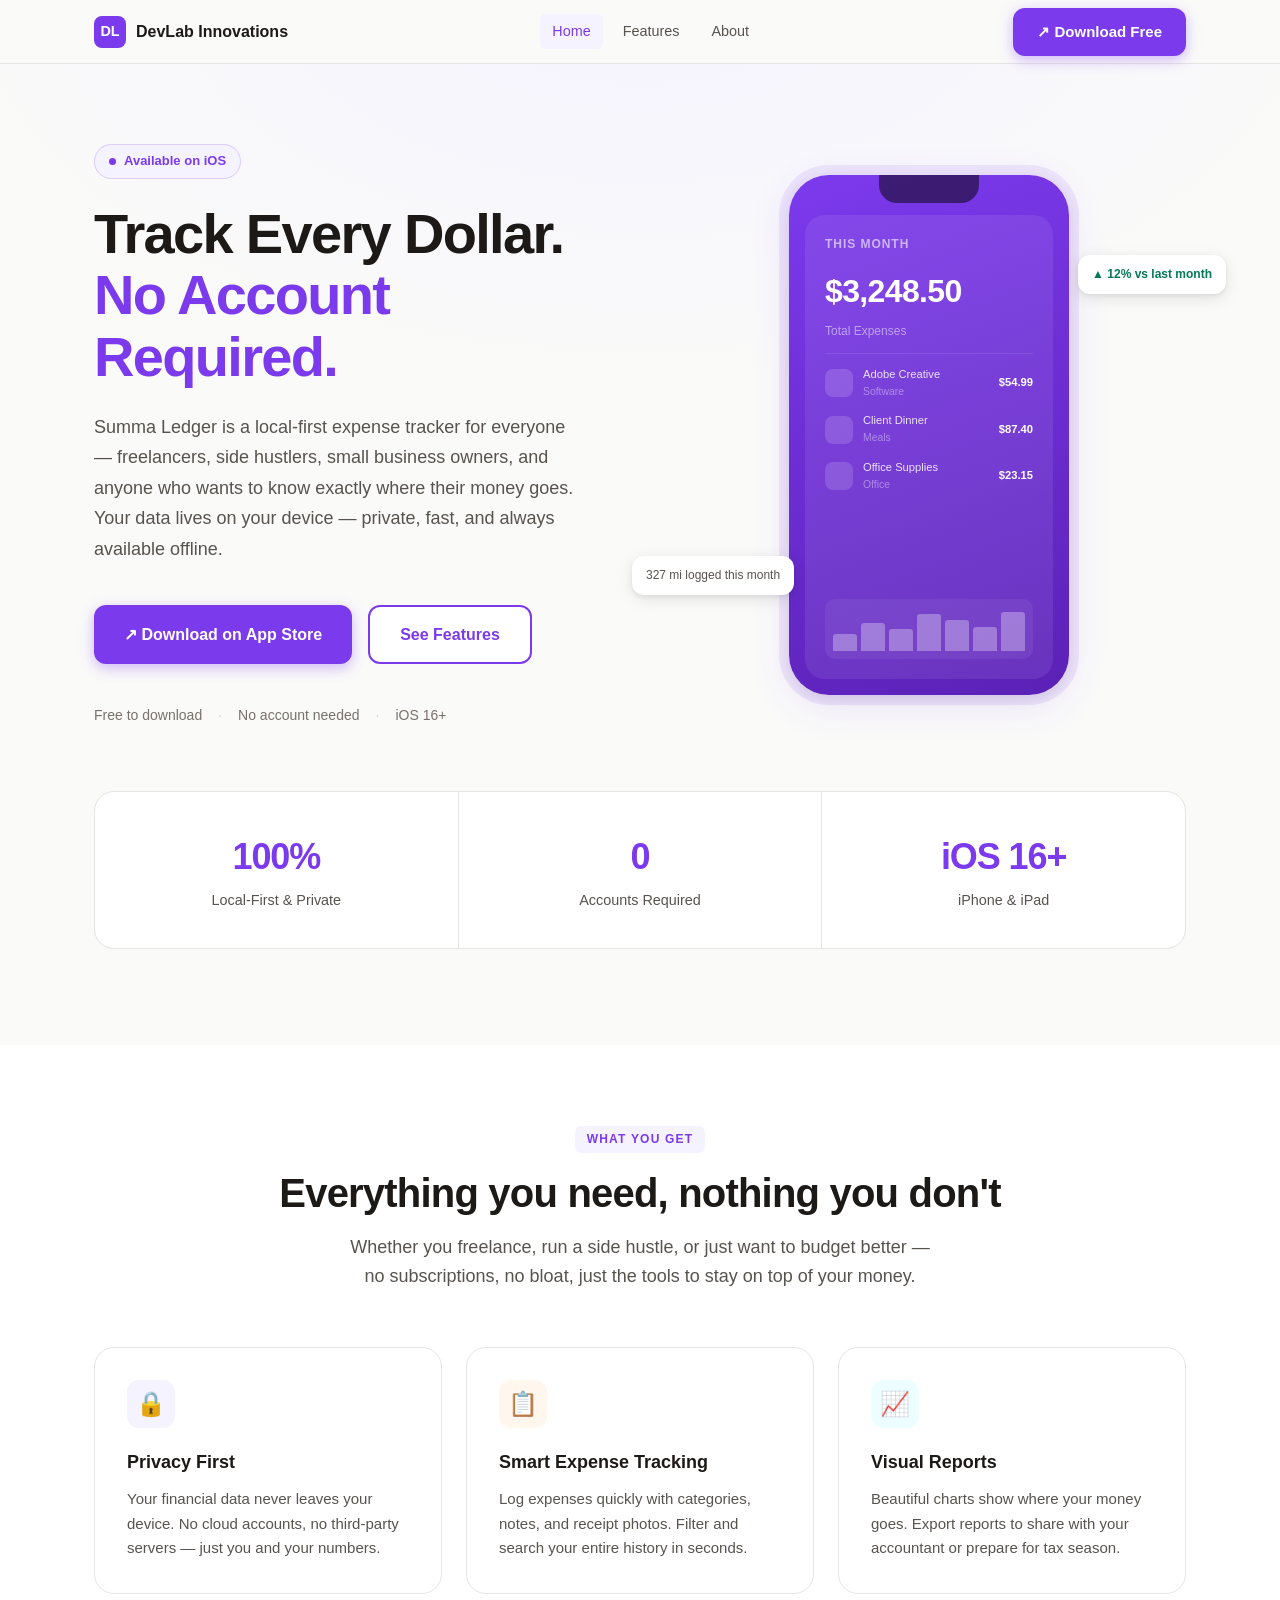
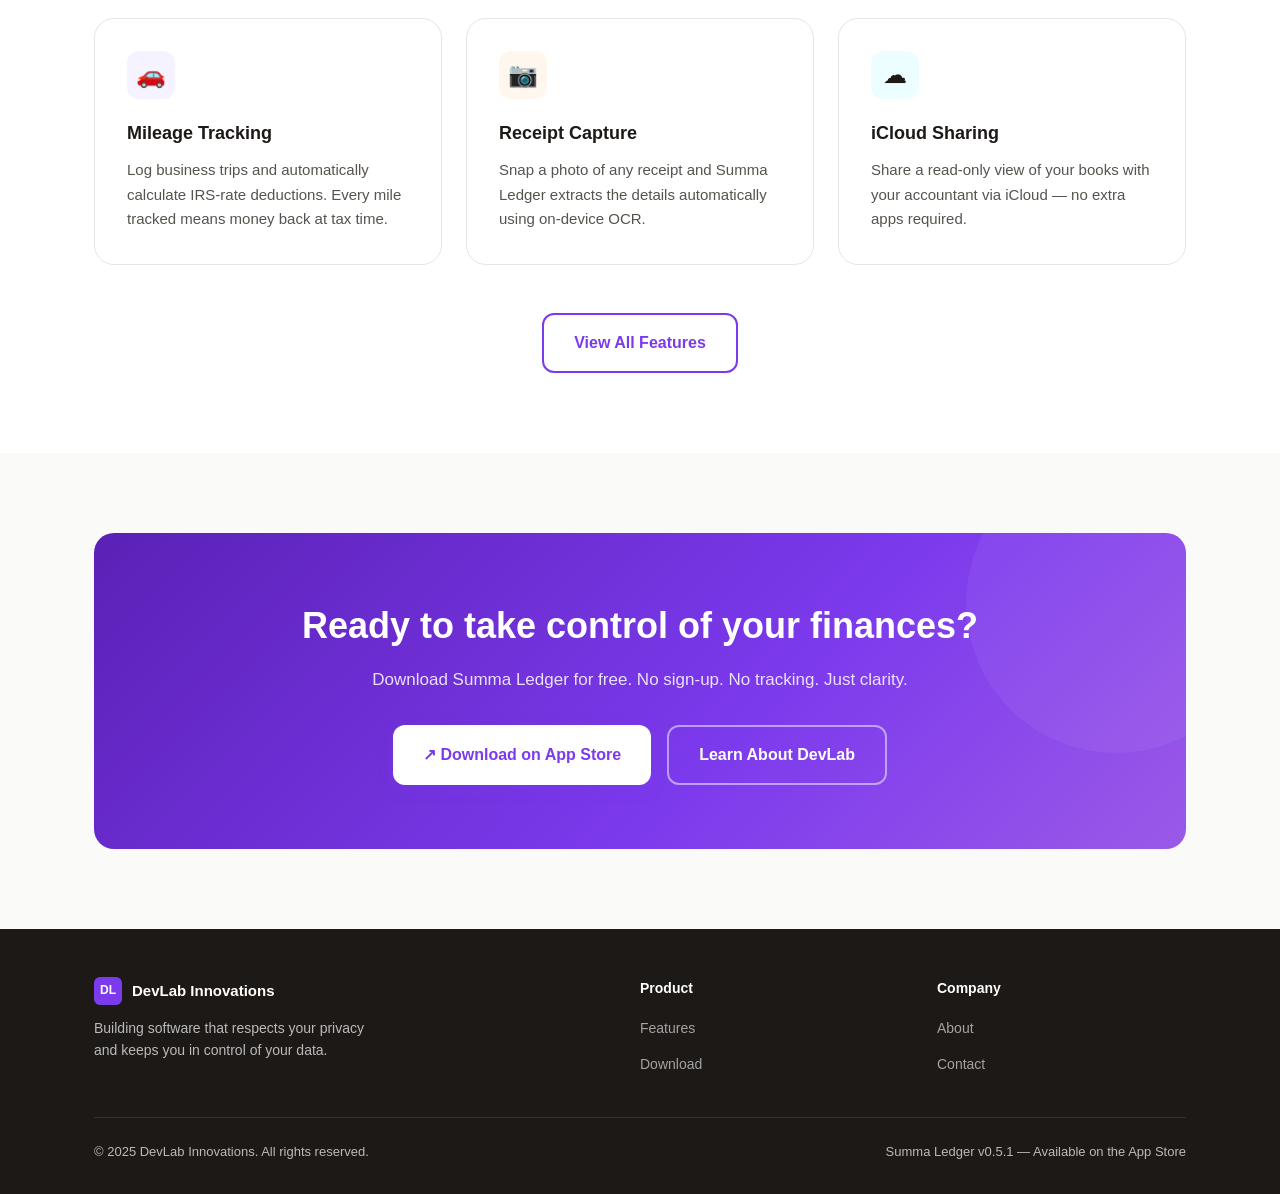
==== index.html @ f69988a5 "copy: broaden audience — include side hustlers and everyday budgeters throughout" ====
<!DOCTYPE html>
<html lang="en">
<head>
  <meta charset="UTF-8" />
  <meta name="viewport" content="width=device-width, initial-scale=1.0" />
  <title>DevLab Innovations — Summa Ledger</title>
  <meta name="description" content="DevLab Innovations builds Summa Ledger — a local-first iOS expense tracker for everyone. Freelancers, side hustlers, and everyday budgeters. No account required." />
  <link rel="stylesheet" href="css/styles.css" />
</head>
<body>

<!-- ── Navigation ── -->
<header class="nav" role="banner">
  <div class="nav__inner">
    <a href="index.html" class="nav__brand" aria-label="DevLab Innovations home">
      <div class="nav__brand-icon" aria-hidden="true">DL</div>
      <span>DevLab Innovations</span>
    </a>

    <nav class="nav__links" aria-label="Primary navigation">
      <a href="index.html"    class="nav__link">Home</a>
      <a href="features.html" class="nav__link">Features</a>
      <a href="about.html"    class="nav__link">About</a>
    </nav>

    <a href="https://apps.apple.com/app/summa-ledger" target="_blank" rel="noopener" class="btn btn-primary nav__cta" aria-label="Download Summa Ledger on the App Store">
      &#8599; Download Free
    </a>

    <button id="hamburger" class="nav__hamburger" aria-label="Toggle navigation" aria-expanded="false" aria-controls="mobile-nav">
      <span></span><span></span><span></span>
    </button>
  </div>

  <nav id="mobile-nav" class="nav__mobile" aria-label="Mobile navigation">
    <a href="index.html"    class="nav__link">Home</a>
    <a href="features.html" class="nav__link">Features</a>
    <a href="about.html"    class="nav__link">About</a>
    <a href="https://apps.apple.com/app/summa-ledger" target="_blank" rel="noopener" class="btn btn-primary">Download Free</a>
  </nav>
</header>

<main>

  <!-- ── Hero ── -->
  <section class="hero">
    <div class="container">
      <div class="hero__inner">

        <div class="hero__content">
          <div class="hero__badge" aria-label="Available on iOS">Available on iOS</div>
          <h1 class="hero__title">
            Track Every Dollar.<br>
            <em>No Account Required.</em>
          </h1>
          <p class="hero__subtitle">
            Summa Ledger is a local-first expense tracker for everyone — freelancers, side hustlers, small business owners, and anyone who wants to know exactly where their money goes. Your data lives on your device — private, fast, and always available offline.
          </p>
          <div class="hero__actions">
            <a href="https://apps.apple.com/app/summa-ledger" target="_blank" rel="noopener" class="btn btn-primary btn-lg">
              &#8599; Download on App Store
            </a>
            <a href="features.html" class="btn btn-secondary btn-lg">See Features</a>
          </div>
          <div class="hero__trust">
            <span>Free to download</span>
            <span class="hero__trust-divider">·</span>
            <span>No account needed</span>
            <span class="hero__trust-divider">·</span>
            <span>iOS 16+</span>
          </div>
        </div>

        <div class="hero__visual" aria-hidden="true">
          <div class="app-mockup">
            <div class="mockup-screen">
              <div class="mockup-header">This Month</div>
              <div class="mockup-amount">$3,248.50</div>
              <div class="mockup-label">Total Expenses</div>
              <div class="mockup-divider"></div>
              <div class="mockup-row">
                <div class="mockup-row-icon"></div>
                <div class="mockup-row-text">
                  <div class="mockup-row-name">Adobe Creative</div>
                  <div class="mockup-row-cat">Software</div>
                </div>
                <div class="mockup-row-amount">$54.99</div>
              </div>
              <div class="mockup-row">
                <div class="mockup-row-icon"></div>
                <div class="mockup-row-text">
                  <div class="mockup-row-name">Client Dinner</div>
                  <div class="mockup-row-cat">Meals</div>
                </div>
                <div class="mockup-row-amount">$87.40</div>
              </div>
              <div class="mockup-row">
                <div class="mockup-row-icon"></div>
                <div class="mockup-row-text">
                  <div class="mockup-row-name">Office Supplies</div>
                  <div class="mockup-row-cat">Office</div>
                </div>
                <div class="mockup-row-amount">$23.15</div>
              </div>
              <div class="mockup-chart">
                <div class="mockup-bar" style="height:40%"></div>
                <div class="mockup-bar" style="height:65%"></div>
                <div class="mockup-bar" style="height:50%"></div>
                <div class="mockup-bar" style="height:85%"></div>
                <div class="mockup-bar" style="height:70%"></div>
                <div class="mockup-bar" style="height:55%"></div>
                <div class="mockup-bar" style="height:90%"></div>
              </div>
            </div>
          </div>
          <div class="mockup-floating mockup-floating--1">&#9650; 12% vs last month</div>
          <div class="mockup-floating mockup-floating--2">327 mi logged this month</div>
        </div>

      </div>

      <!-- Stats -->
      <div class="stats-row" role="list">
        <div class="stat" role="listitem">
          <div class="stat__value">100%</div>
          <div class="stat__label">Local-First &amp; Private</div>
        </div>
        <div class="stat" role="listitem">
          <div class="stat__value">0</div>
          <div class="stat__label">Accounts Required</div>
        </div>
        <div class="stat" role="listitem">
          <div class="stat__value">iOS 16+</div>
          <div class="stat__label">iPhone &amp; iPad</div>
        </div>
      </div>
    </div>
  </section>

  <!-- ── Feature Highlights ── -->
  <section class="section section--alt" id="features">
    <div class="container">
      <div class="text-center">
        <div class="eyebrow">What You Get</div>
        <h2 class="section-title">Everything you need, nothing you don't</h2>
        <p class="section-subtitle">Whether you freelance, run a side hustle, or just want to budget better — no subscriptions, no bloat, just the tools to stay on top of your money.</p>
      </div>

      <div class="features-grid" role="list">

        <div class="feature-card" role="listitem">
          <div class="feature-card__icon feature-card__icon--purple" aria-hidden="true">&#128274;</div>
          <h3 class="feature-card__title">Privacy First</h3>
          <p class="feature-card__desc">Your financial data never leaves your device. No cloud accounts, no third-party servers — just you and your numbers.</p>
        </div>

        <div class="feature-card" role="listitem">
          <div class="feature-card__icon feature-card__icon--orange" aria-hidden="true">&#128203;</div>
          <h3 class="feature-card__title">Smart Expense Tracking</h3>
          <p class="feature-card__desc">Log expenses quickly with categories, notes, and receipt photos. Filter and search your entire history in seconds.</p>
        </div>

        <div class="feature-card" role="listitem">
          <div class="feature-card__icon feature-card__icon--teal" aria-hidden="true">&#128200;</div>
          <h3 class="feature-card__title">Visual Reports</h3>
          <p class="feature-card__desc">Beautiful charts show where your money goes. Export reports to share with your accountant or prepare for tax season.</p>
        </div>

        <div class="feature-card" role="listitem">
          <div class="feature-card__icon feature-card__icon--purple" aria-hidden="true">&#128663;</div>
          <h3 class="feature-card__title">Mileage Tracking</h3>
          <p class="feature-card__desc">Log business trips and automatically calculate IRS-rate deductions. Every mile tracked means money back at tax time.</p>
        </div>

        <div class="feature-card" role="listitem">
          <div class="feature-card__icon feature-card__icon--orange" aria-hidden="true">&#128247;</div>
          <h3 class="feature-card__title">Receipt Capture</h3>
          <p class="feature-card__desc">Snap a photo of any receipt and Summa Ledger extracts the details automatically using on-device OCR.</p>
        </div>

        <div class="feature-card" role="listitem">
          <div class="feature-card__icon feature-card__icon--teal" aria-hidden="true">&#9729;</div>
          <h3 class="feature-card__title">iCloud Sharing</h3>
          <p class="feature-card__desc">Share a read-only view of your books with your accountant via iCloud — no extra apps required.</p>
        </div>

      </div>

      <div style="text-align:center; margin-top:48px;">
        <a href="features.html" class="btn btn-secondary btn-lg">View All Features</a>
      </div>
    </div>
  </section>

  <!-- ── CTA ── -->
  <section class="section">
    <div class="container">
      <div class="cta-banner">
        <h2 class="cta-banner__title">Ready to take control of your finances?</h2>
        <p class="cta-banner__sub">Download Summa Ledger for free. No sign-up. No tracking. Just clarity.</p>
        <div class="cta-banner__actions">
          <a href="https://apps.apple.com/app/summa-ledger" target="_blank" rel="noopener" class="btn btn-primary btn-lg" style="background:#fff; color:var(--primary);">
            &#8599; Download on App Store
          </a>
          <a href="about.html" class="btn btn-outline-white btn-lg">Learn About DevLab</a>
        </div>
      </div>
    </div>
  </section>

</main>

<!-- ── Footer ── -->
<footer class="footer" role="contentinfo">
  <div class="container">
    <div class="footer__inner">
      <div>
        <div class="footer__brand">
          <div class="footer__brand-icon" aria-hidden="true">DL</div>
          <span class="footer__brand-name">DevLab Innovations</span>
        </div>
        <p class="footer__desc">Building software that respects your privacy and keeps you in control of your data.</p>
      </div>

      <div class="footer__col">
        <h4>Product</h4>
        <ul>
          <li><a href="features.html">Features</a></li>
          <li><a href="https://apps.apple.com/app/summa-ledger" target="_blank" rel="noopener">Download</a></li>
        </ul>
      </div>

      <div class="footer__col">
        <h4>Company</h4>
        <ul>
          <li><a href="about.html">About</a></li>
          <li><a href="mailto:info@devlabinnovations.com">Contact</a></li>
        </ul>
      </div>
    </div>

    <div class="footer__bottom">
      <span>&copy; 2025 DevLab Innovations. All rights reserved.</span>
      <span>Summa Ledger v0.5.1 &mdash; Available on the App Store</span>
    </div>
  </div>
</footer>

<script src="js/main.js"></script>
</body>
</html>
---- css/styles.css ----
/* ===================================================
   DevLab Innovations — Global Styles
   Brand colors match Summa Ledger (WCAG 2.1 AA)
   =================================================== */

:root {
  --primary:        #7C3AED;
  --primary-light:  #A78BFA;
  --primary-dark:   #5B21B6;
  --primary-bg:     #F5F3FF;
  --secondary:      #F97316;
  --secondary-dark: #C2410C;
  --secondary-bg:   #FFF7ED;
  --teal:           #0E7490;
  --teal-light:     #ECFEFF;
  --text:           #1C1917;
  --text-secondary: #57534E;
  --text-tertiary:  #78716C;
  --background:     #FAFAF9;
  --surface:        #FFFFFF;
  --border:         #E7E5E4;
  --border-dark:    #D6D3D1;
  --success:        #047857;
  --radius-sm:      6px;
  --radius-md:      12px;
  --radius-lg:      20px;
  --shadow-sm:      0 1px 3px rgba(0,0,0,.08), 0 1px 2px rgba(0,0,0,.05);
  --shadow-md:      0 4px 16px rgba(0,0,0,.10), 0 2px 4px rgba(0,0,0,.06);
  --shadow-lg:      0 10px 40px rgba(124,58,237,.12), 0 4px 12px rgba(0,0,0,.08);
  --max-width:      1140px;
  --nav-height:     64px;
}

*, *::before, *::after { box-sizing: border-box; margin: 0; padding: 0; }

html { scroll-behavior: smooth; font-size: 16px; }

body {
  font-family: -apple-system, BlinkMacSystemFont, 'Inter', 'Segoe UI', sans-serif;
  background: var(--background);
  color: var(--text);
  line-height: 1.6;
  -webkit-font-smoothing: antialiased;
}

a { color: inherit; text-decoration: none; }
img { max-width: 100%; display: block; }
ul { list-style: none; }

/* ── Layout helpers ── */
.container { max-width: var(--max-width); margin: 0 auto; padding: 0 24px; }
.section    { padding: 80px 0; }
.section--alt { background: var(--surface); }
.section--primary { background: var(--primary); color: #fff; }

/* ── Typography ── */
.eyebrow {
  display: inline-block;
  font-size: .75rem;
  font-weight: 700;
  letter-spacing: .1em;
  text-transform: uppercase;
  color: var(--primary);
  background: var(--primary-bg);
  padding: 4px 12px;
  border-radius: var(--radius-sm);
  margin-bottom: 16px;
}

.section-title {
  font-size: clamp(1.75rem, 4vw, 2.5rem);
  font-weight: 700;
  line-height: 1.2;
  letter-spacing: -.02em;
  color: var(--text);
  margin-bottom: 16px;
}

.section-subtitle {
  font-size: 1.125rem;
  color: var(--text-secondary);
  max-width: 600px;
  margin-bottom: 56px;
}

.text-center { text-align: center; }
.text-center .section-subtitle { margin-left: auto; margin-right: auto; }

/* ── Buttons ── */
.btn {
  display: inline-flex;
  align-items: center;
  gap: 8px;
  padding: 12px 24px;
  border-radius: var(--radius-md);
  font-size: .9375rem;
  font-weight: 600;
  cursor: pointer;
  border: none;
  transition: transform .15s, box-shadow .15s, opacity .15s;
}
.btn:hover { transform: translateY(-1px); }
.btn:active { transform: translateY(0); }

.btn-primary {
  background: var(--primary);
  color: #fff;
  box-shadow: 0 4px 14px rgba(124,58,237,.35);
}
.btn-primary:hover { box-shadow: 0 6px 20px rgba(124,58,237,.45); }

.btn-secondary {
  background: var(--surface);
  color: var(--primary);
  border: 2px solid var(--primary);
}
.btn-secondary:hover { background: var(--primary-bg); }

.btn-outline-white {
  background: transparent;
  color: #fff;
  border: 2px solid rgba(255,255,255,.5);
}
.btn-outline-white:hover { background: rgba(255,255,255,.1); }

.btn-lg { padding: 15px 30px; font-size: 1rem; }

/* ── Navigation ── */
.nav {
  position: sticky;
  top: 0;
  z-index: 100;
  height: var(--nav-height);
  background: rgba(250,250,249,.92);
  backdrop-filter: blur(12px);
  -webkit-backdrop-filter: blur(12px);
  border-bottom: 1px solid var(--border);
}

.nav__inner {
  max-width: var(--max-width);
  margin: 0 auto;
  padding: 0 24px;
  height: 100%;
  display: flex;
  align-items: center;
  justify-content: space-between;
  gap: 24px;
}

.nav__brand {
  display: flex;
  align-items: center;
  gap: 10px;
  font-weight: 700;
  font-size: 1rem;
  color: var(--text);
}

.nav__brand-icon {
  width: 32px;
  height: 32px;
  background: var(--primary);
  border-radius: 8px;
  display: flex;
  align-items: center;
  justify-content: center;
  color: #fff;
  font-size: .9rem;
  font-weight: 700;
  flex-shrink: 0;
}

.nav__links {
  display: flex;
  align-items: center;
  gap: 8px;
  flex: 1;
  justify-content: center;
}

.nav__link {
  font-size: .9rem;
  font-weight: 500;
  color: var(--text-secondary);
  padding: 6px 12px;
  border-radius: var(--radius-sm);
  transition: color .15s, background .15s;
}
.nav__link:hover, .nav__link.active {
  color: var(--primary);
  background: var(--primary-bg);
}

.nav__cta { flex-shrink: 0; }

.nav__hamburger {
  display: none;
  flex-direction: column;
  gap: 5px;
  cursor: pointer;
  padding: 8px;
  border: none;
  background: none;
}
.nav__hamburger span {
  display: block;
  width: 22px;
  height: 2px;
  background: var(--text);
  border-radius: 2px;
  transition: .25s;
}

.nav__mobile {
  display: none;
  flex-direction: column;
  position: absolute;
  top: var(--nav-height);
  left: 0; right: 0;
  background: var(--surface);
  border-bottom: 1px solid var(--border);
  padding: 16px 24px;
  gap: 4px;
  box-shadow: var(--shadow-md);
}
.nav__mobile.open { display: flex; }
.nav__mobile .nav__link { font-size: 1rem; padding: 10px 12px; }
.nav__mobile .btn { margin-top: 8px; width: 100%; justify-content: center; }

/* ── Hero ── */
.hero {
  padding: 80px 0 96px;
  overflow: hidden;
  position: relative;
}

.hero::before {
  content: '';
  position: absolute;
  inset: 0;
  background: radial-gradient(ellipse 80% 60% at 50% -10%, var(--primary-bg) 0%, transparent 70%);
  pointer-events: none;
}

.hero__inner {
  display: grid;
  grid-template-columns: 1fr 1fr;
  align-items: center;
  gap: 64px;
  position: relative;
}

.hero__badge {
  display: inline-flex;
  align-items: center;
  gap: 8px;
  background: var(--primary-bg);
  color: var(--primary);
  border: 1px solid rgba(124,58,237,.2);
  border-radius: 999px;
  padding: 6px 14px;
  font-size: .8125rem;
  font-weight: 600;
  margin-bottom: 24px;
}

.hero__badge::before {
  content: '';
  width: 7px; height: 7px;
  border-radius: 50%;
  background: var(--primary);
  animation: pulse 2s infinite;
}

@keyframes pulse {
  0%, 100% { opacity: 1; transform: scale(1); }
  50%       { opacity: .6; transform: scale(.9); }
}

.hero__title {
  font-size: clamp(2.25rem, 5vw, 3.5rem);
  font-weight: 800;
  line-height: 1.1;
  letter-spacing: -.03em;
  margin-bottom: 24px;
}

.hero__title em {
  font-style: normal;
  color: var(--primary);
}

.hero__subtitle {
  font-size: 1.125rem;
  color: var(--text-secondary);
  line-height: 1.7;
  margin-bottom: 40px;
  max-width: 480px;
}

.hero__actions {
  display: flex;
  gap: 16px;
  flex-wrap: wrap;
}

.hero__trust {
  margin-top: 40px;
  display: flex;
  align-items: center;
  gap: 16px;
  font-size: .875rem;
  color: var(--text-tertiary);
}

.hero__trust-divider { color: var(--border-dark); }

.hero__visual {
  position: relative;
  display: flex;
  justify-content: center;
  align-items: center;
}

.app-mockup {
  width: 280px;
  height: 520px;
  background: linear-gradient(160deg, var(--primary) 0%, var(--primary-dark) 100%);
  border-radius: 40px;
  box-shadow: var(--shadow-lg), 0 0 0 10px rgba(124,58,237,.1);
  position: relative;
  overflow: hidden;
  display: flex;
  flex-direction: column;
}

.app-mockup::before {
  content: '';
  position: absolute;
  top: 0; left: 50%;
  transform: translateX(-50%);
  width: 100px; height: 28px;
  background: rgba(0,0,0,.5);
  border-radius: 0 0 18px 18px;
}

.mockup-screen {
  flex: 1;
  margin: 40px 16px 16px;
  background: rgba(255,255,255,.08);
  border-radius: 20px;
  padding: 20px;
  display: flex;
  flex-direction: column;
  gap: 12px;
}

.mockup-header {
  font-size: .75rem;
  font-weight: 600;
  color: rgba(255,255,255,.6);
  text-transform: uppercase;
  letter-spacing: .08em;
}

.mockup-amount {
  font-size: 2rem;
  font-weight: 800;
  color: #fff;
  letter-spacing: -.02em;
}

.mockup-label {
  font-size: .75rem;
  color: rgba(255,255,255,.5);
  margin-top: -8px;
}

.mockup-divider {
  height: 1px;
  background: rgba(255,255,255,.1);
}

.mockup-row {
  display: flex;
  justify-content: space-between;
  align-items: center;
}

.mockup-row-icon {
  width: 28px; height: 28px;
  border-radius: 8px;
  background: rgba(255,255,255,.15);
}

.mockup-row-text { flex: 1; margin-left: 10px; }
.mockup-row-name { font-size: .7rem; color: rgba(255,255,255,.85); font-weight: 500; }
.mockup-row-cat  { font-size: .65rem; color: rgba(255,255,255,.4); }
.mockup-row-amount { font-size: .7rem; font-weight: 600; color: #fff; }

.mockup-chart {
  height: 60px;
  background: rgba(255,255,255,.06);
  border-radius: 10px;
  margin-top: auto;
  display: flex;
  align-items: flex-end;
  gap: 4px;
  padding: 8px;
  overflow: hidden;
}

.mockup-bar {
  flex: 1;
  background: rgba(255,255,255,.3);
  border-radius: 3px 3px 0 0;
}

.mockup-floating {
  position: absolute;
  background: var(--surface);
  border-radius: var(--radius-md);
  padding: 10px 14px;
  box-shadow: var(--shadow-md);
  font-size: .75rem;
}

.mockup-floating--1 {
  top: 80px;
  right: -40px;
  color: var(--success);
  font-weight: 700;
}

.mockup-floating--2 {
  bottom: 100px;
  left: -40px;
  color: var(--text-secondary);
}

/* ── Features grid ── */
.features-grid {
  display: grid;
  grid-template-columns: repeat(3, 1fr);
  gap: 24px;
}

.feature-card {
  background: var(--surface);
  border: 1px solid var(--border);
  border-radius: var(--radius-lg);
  padding: 32px;
  transition: box-shadow .2s, transform .2s, border-color .2s;
}

.feature-card:hover {
  box-shadow: var(--shadow-md);
  transform: translateY(-2px);
  border-color: rgba(124,58,237,.25);
}

.feature-card__icon {
  width: 48px; height: 48px;
  border-radius: var(--radius-md);
  display: flex;
  align-items: center;
  justify-content: center;
  margin-bottom: 20px;
  font-size: 1.5rem;
}

.feature-card__icon--purple { background: var(--primary-bg); }
.feature-card__icon--orange { background: var(--secondary-bg); }
.feature-card__icon--teal   { background: var(--teal-light); }

.feature-card__title {
  font-size: 1.125rem;
  font-weight: 700;
  margin-bottom: 10px;
}

.feature-card__desc {
  font-size: .9375rem;
  color: var(--text-secondary);
  line-height: 1.65;
}

/* ── Full feature list (features.html) ── */
.features-full {
  display: grid;
  grid-template-columns: repeat(2, 1fr);
  gap: 32px;
}

.feature-item {
  display: flex;
  gap: 20px;
  padding: 28px;
  background: var(--surface);
  border: 1px solid var(--border);
  border-radius: var(--radius-lg);
  transition: box-shadow .2s;
}
.feature-item:hover { box-shadow: var(--shadow-sm); }

.feature-item__icon {
  width: 44px; height: 44px;
  border-radius: var(--radius-md);
  background: var(--primary-bg);
  display: flex;
  align-items: center;
  justify-content: center;
  font-size: 1.25rem;
  flex-shrink: 0;
}

.feature-item__body h3 { font-size: 1rem; font-weight: 700; margin-bottom: 6px; }
.feature-item__body p  { font-size: .9rem; color: var(--text-secondary); line-height: 1.6; }

/* ── CTA Banner ── */
.cta-banner {
  background: linear-gradient(135deg, var(--primary-dark) 0%, var(--primary) 60%, #9B59E8 100%);
  border-radius: var(--radius-lg);
  padding: 64px 48px;
  text-align: center;
  color: #fff;
  position: relative;
  overflow: hidden;
}

.cta-banner::before {
  content: '';
  position: absolute;
  top: -80px; right: -80px;
  width: 300px; height: 300px;
  border-radius: 50%;
  background: rgba(255,255,255,.05);
}

.cta-banner__title { font-size: clamp(1.5rem, 3vw, 2.25rem); font-weight: 800; margin-bottom: 12px; }
.cta-banner__sub   { font-size: 1.0625rem; opacity: .85; margin-bottom: 32px; }
.cta-banner__actions { display: flex; gap: 16px; justify-content: center; flex-wrap: wrap; }

/* ── Stats row ── */
.stats-row {
  display: grid;
  grid-template-columns: repeat(3, 1fr);
  gap: 1px;
  background: var(--border);
  border: 1px solid var(--border);
  border-radius: var(--radius-lg);
  overflow: hidden;
  margin-top: 64px;
}

.stat {
  background: var(--surface);
  padding: 36px 24px;
  text-align: center;
}

.stat__value {
  font-size: 2.25rem;
  font-weight: 800;
  color: var(--primary);
  letter-spacing: -.03em;
}

.stat__label {
  font-size: .9rem;
  color: var(--text-secondary);
  margin-top: 4px;
}

/* ── Page hero ── */
.page-hero {
  padding: 64px 0;
  background: linear-gradient(180deg, var(--primary-bg) 0%, transparent 100%);
  text-align: center;
}

/* ── About page ── */
.about-grid {
  display: grid;
  grid-template-columns: 1fr 1fr;
  gap: 64px;
  align-items: center;
}

.about-visual {
  display: flex;
  flex-direction: column;
  gap: 16px;
}

.about-card {
  background: var(--surface);
  border: 1px solid var(--border);
  border-radius: var(--radius-lg);
  padding: 24px 28px;
  display: flex;
  gap: 16px;
  align-items: flex-start;
}

.about-card__icon {
  width: 40px; height: 40px;
  background: var(--primary-bg);
  border-radius: var(--radius-md);
  display: flex;
  align-items: center;
  justify-content: center;
  font-size: 1.2rem;
  flex-shrink: 0;
}

.about-card__body h4 { font-size: .9375rem; font-weight: 700; margin-bottom: 4px; }
.about-card__body p  { font-size: .875rem; color: var(--text-secondary); line-height: 1.55; }

.about-values {
  display: grid;
  grid-template-columns: 1fr 1fr;
  gap: 24px;
  margin-top: 48px;
}

.value-card {
  padding: 24px;
  background: var(--surface);
  border: 1px solid var(--border);
  border-radius: var(--radius-md);
}

.value-card__icon { font-size: 1.5rem; margin-bottom: 12px; }
.value-card h4    { font-size: .9375rem; font-weight: 700; margin-bottom: 6px; }
.value-card p     { font-size: .875rem; color: var(--text-secondary); line-height: 1.55; }


/* ── Footer ── */
.footer {
  background: var(--text);
  color: rgba(255,255,255,.7);
  padding: 48px 0 32px;
}

.footer__inner {
  display: grid;
  grid-template-columns: 2fr 1fr 1fr;
  gap: 48px;
  margin-bottom: 40px;
}

.footer__brand { display: flex; align-items: center; gap: 10px; margin-bottom: 12px; }
.footer__brand-icon {
  width: 28px; height: 28px;
  background: var(--primary);
  border-radius: 6px;
  display: flex; align-items: center; justify-content: center;
  color: #fff; font-size: .75rem; font-weight: 700;
}
.footer__brand-name { color: #fff; font-weight: 700; font-size: .9375rem; }
.footer__desc { font-size: .875rem; line-height: 1.6; max-width: 280px; }

.footer__col h4 { color: #fff; font-size: .875rem; font-weight: 700; margin-bottom: 16px; }
.footer__col ul { display: flex; flex-direction: column; gap: 10px; }
.footer__col li a {
  font-size: .875rem;
  color: rgba(255,255,255,.6);
  transition: color .15s;
}
.footer__col li a:hover { color: var(--primary-light); }

.footer__bottom {
  border-top: 1px solid rgba(255,255,255,.1);
  padding-top: 24px;
  display: flex;
  justify-content: space-between;
  align-items: center;
  font-size: .8125rem;
  flex-wrap: wrap;
  gap: 12px;
}

.footer__bottom a { color: rgba(255,255,255,.5); }
.footer__bottom a:hover { color: var(--primary-light); }

/* ── Responsive ── */
@media (max-width: 900px) {
  .hero__inner        { grid-template-columns: 1fr; }
  .hero__visual       { display: none; }
  .features-grid      { grid-template-columns: 1fr; }
  .features-full      { grid-template-columns: 1fr; }
  .about-grid         { grid-template-columns: 1fr; }
  .about-visual       { display: none; }
  .stats-row          { grid-template-columns: 1fr; }
  .footer__inner      { grid-template-columns: 1fr; gap: 32px; }
  .footer__bottom     { flex-direction: column; text-align: center; }
}

@media (max-width: 700px) {
  .nav__links, .nav__cta { display: none; }
  .nav__hamburger         { display: flex; }
  .section                { padding: 60px 0; }
  .hero                   { padding: 56px 0 72px; }
  .about-values           { grid-template-columns: 1fr; }
  .cta-banner             { padding: 40px 24px; }
}
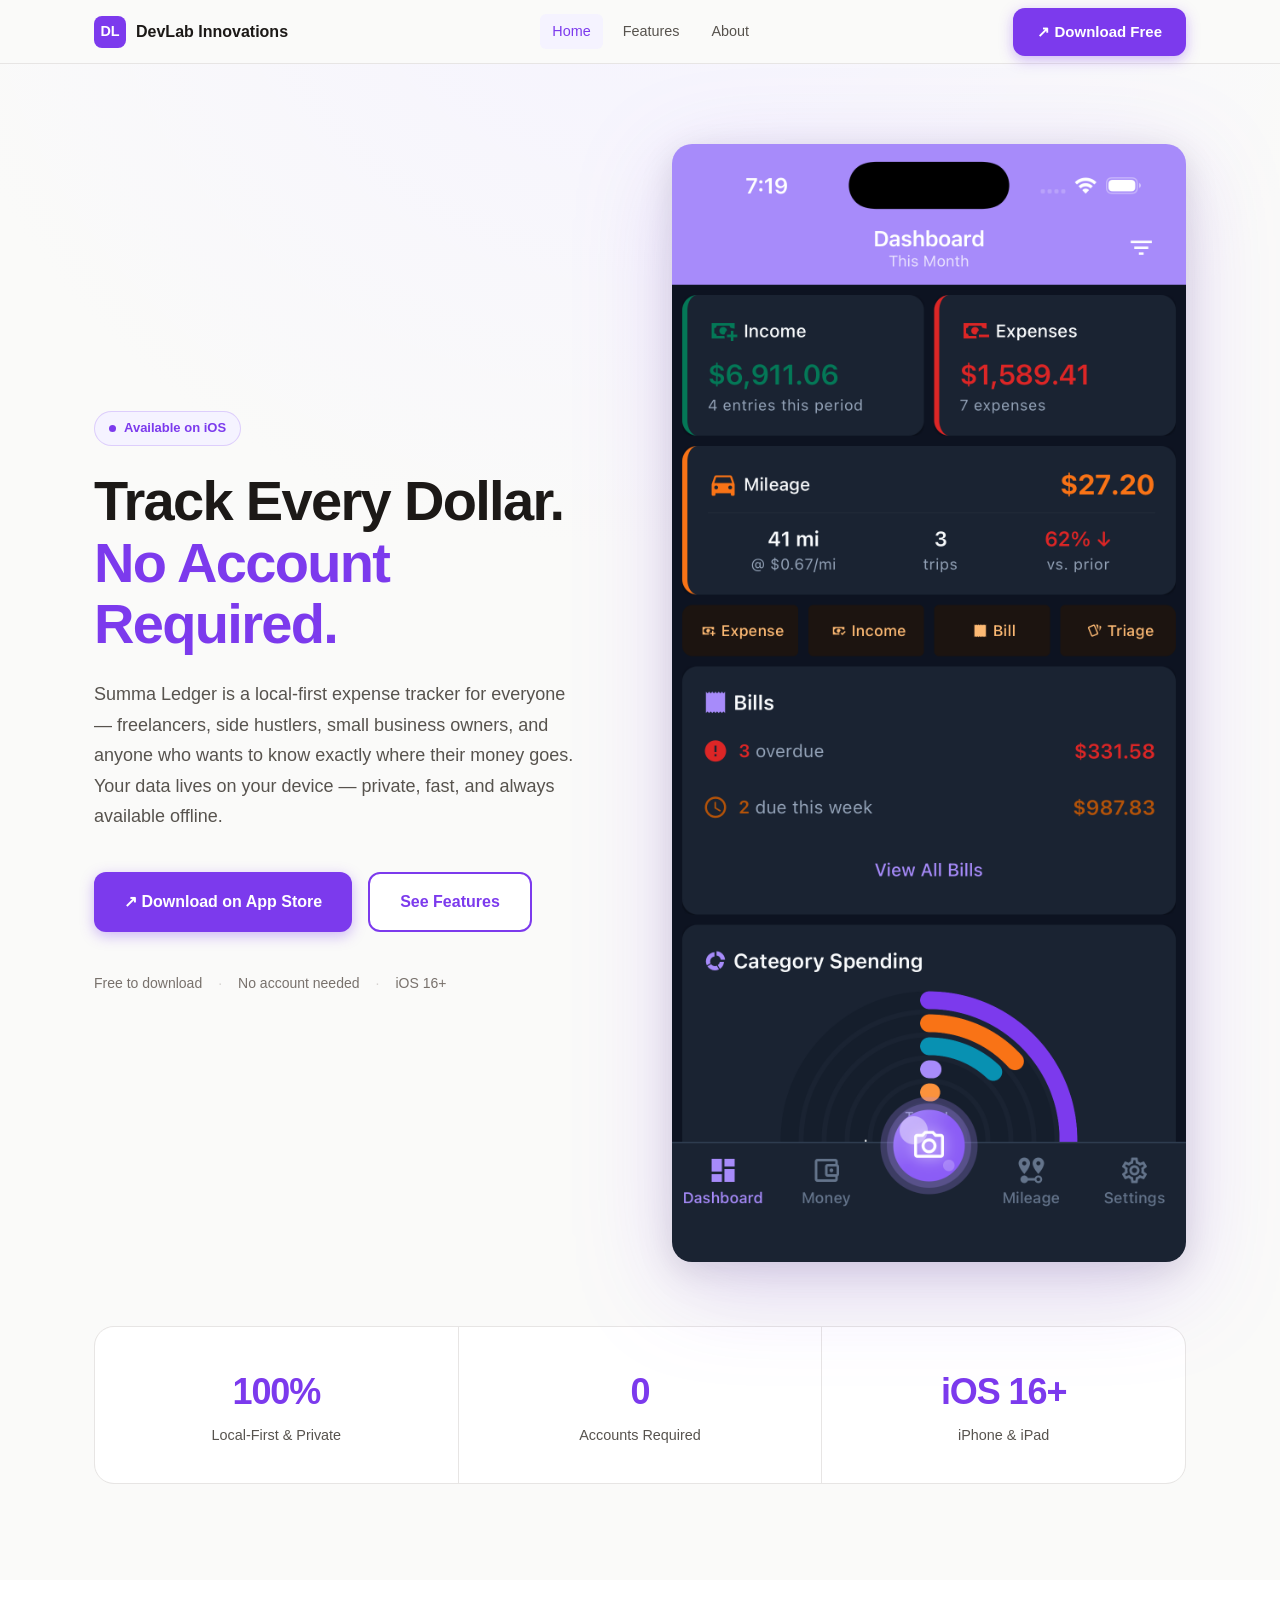
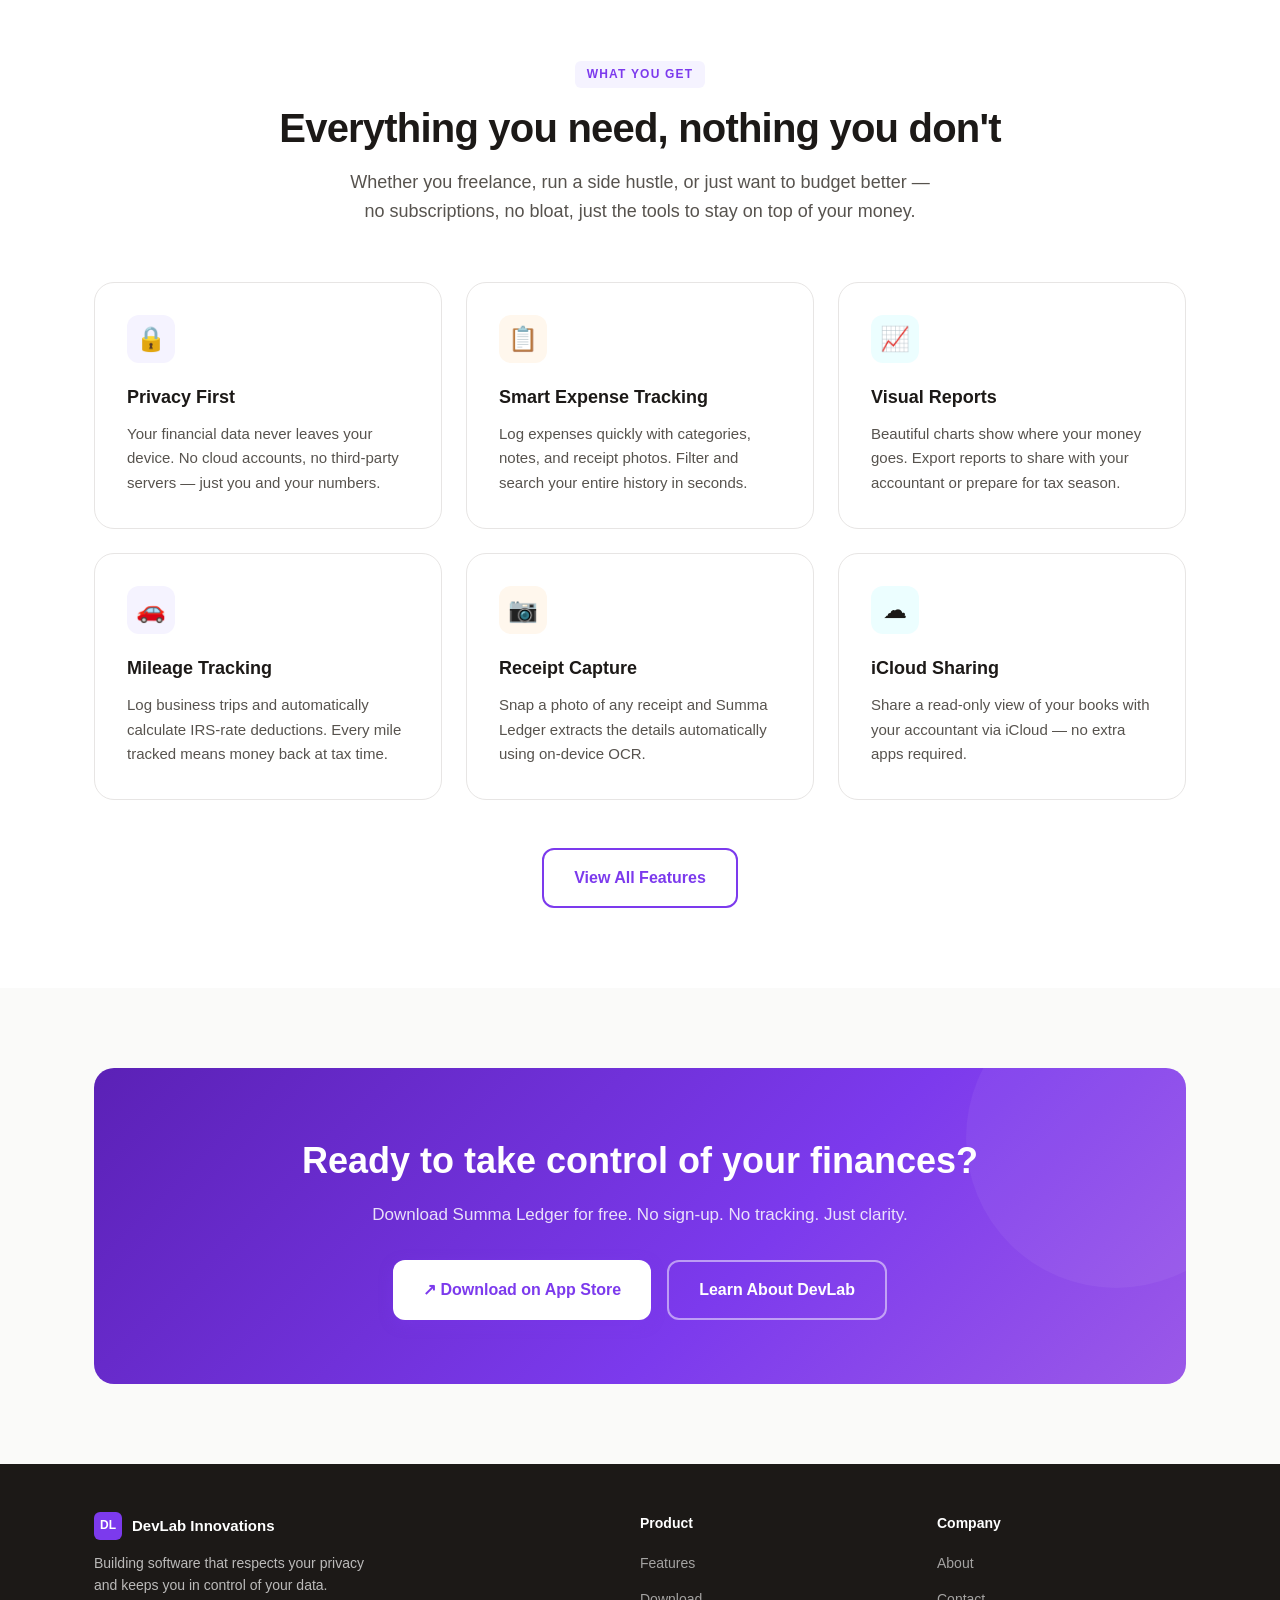
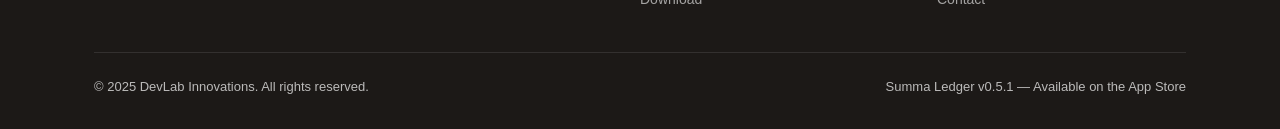
==== commit db6d63a2: "feat: replace CSS mockup with real app dashboard screenshot" ====
--- a/index.html
+++ b/index.html
@@ -71,50 +71,15 @@
           </div>
         </div>
 
-        <div class="hero__visual" aria-hidden="true">
-          <div class="app-mockup">
-            <div class="mockup-screen">
-              <div class="mockup-header">This Month</div>
-              <div class="mockup-amount">$3,248.50</div>
-              <div class="mockup-label">Total Expenses</div>
-              <div class="mockup-divider"></div>
-              <div class="mockup-row">
-                <div class="mockup-row-icon"></div>
-                <div class="mockup-row-text">
-                  <div class="mockup-row-name">Adobe Creative</div>
-                  <div class="mockup-row-cat">Software</div>
-                </div>
-                <div class="mockup-row-amount">$54.99</div>
-              </div>
-              <div class="mockup-row">
-                <div class="mockup-row-icon"></div>
-                <div class="mockup-row-text">
-                  <div class="mockup-row-name">Client Dinner</div>
-                  <div class="mockup-row-cat">Meals</div>
-                </div>
-                <div class="mockup-row-amount">$87.40</div>
-              </div>
-              <div class="mockup-row">
-                <div class="mockup-row-icon"></div>
-                <div class="mockup-row-text">
-                  <div class="mockup-row-name">Office Supplies</div>
-                  <div class="mockup-row-cat">Office</div>
-                </div>
-                <div class="mockup-row-amount">$23.15</div>
-              </div>
-              <div class="mockup-chart">
-                <div class="mockup-bar" style="height:40%"></div>
-                <div class="mockup-bar" style="height:65%"></div>
-                <div class="mockup-bar" style="height:50%"></div>
-                <div class="mockup-bar" style="height:85%"></div>
-                <div class="mockup-bar" style="height:70%"></div>
-                <div class="mockup-bar" style="height:55%"></div>
-                <div class="mockup-bar" style="height:90%"></div>
-              </div>
-            </div>
+        <div class="hero__visual">
+          <div class="app-screenshot-wrap">
+            <img
+              src="img/dashboard-screenshot.png"
+              alt="Summa Ledger app dashboard showing expenses and spending charts"
+              class="app-screenshot"
+              width="520"
+            />
           </div>
-          <div class="mockup-floating mockup-floating--1">&#9650; 12% vs last month</div>
-          <div class="mockup-floating mockup-floating--2">327 mi logged this month</div>
         </div>
 
       </div>
--- a/css/styles.css
+++ b/css/styles.css
@@ -323,120 +323,17 @@
   align-items: center;
 }
 
-.app-mockup {
-  width: 280px;
-  height: 520px;
-  background: linear-gradient(160deg, var(--primary) 0%, var(--primary-dark) 100%);
-  border-radius: 40px;
-  box-shadow: var(--shadow-lg), 0 0 0 10px rgba(124,58,237,.1);
+.app-screenshot-wrap {
   position: relative;
-  overflow: hidden;
-  display: flex;
-  flex-direction: column;
-}
-
-.app-mockup::before {
-  content: '';
-  position: absolute;
-  top: 0; left: 50%;
-  transform: translateX(-50%);
-  width: 100px; height: 28px;
-  background: rgba(0,0,0,.5);
-  border-radius: 0 0 18px 18px;
-}
-
-.mockup-screen {
-  flex: 1;
-  margin: 40px 16px 16px;
-  background: rgba(255,255,255,.08);
+  filter: drop-shadow(0 24px 48px rgba(124,58,237,.18)) drop-shadow(0 8px 16px rgba(0,0,0,.12));
+}
+
+.app-screenshot {
+  width: 100%;
+  max-width: 520px;
+  height: auto;
   border-radius: 20px;
-  padding: 20px;
-  display: flex;
-  flex-direction: column;
-  gap: 12px;
-}
-
-.mockup-header {
-  font-size: .75rem;
-  font-weight: 600;
-  color: rgba(255,255,255,.6);
-  text-transform: uppercase;
-  letter-spacing: .08em;
-}
-
-.mockup-amount {
-  font-size: 2rem;
-  font-weight: 800;
-  color: #fff;
-  letter-spacing: -.02em;
-}
-
-.mockup-label {
-  font-size: .75rem;
-  color: rgba(255,255,255,.5);
-  margin-top: -8px;
-}
-
-.mockup-divider {
-  height: 1px;
-  background: rgba(255,255,255,.1);
-}
-
-.mockup-row {
-  display: flex;
-  justify-content: space-between;
-  align-items: center;
-}
-
-.mockup-row-icon {
-  width: 28px; height: 28px;
-  border-radius: 8px;
-  background: rgba(255,255,255,.15);
-}
-
-.mockup-row-text { flex: 1; margin-left: 10px; }
-.mockup-row-name { font-size: .7rem; color: rgba(255,255,255,.85); font-weight: 500; }
-.mockup-row-cat  { font-size: .65rem; color: rgba(255,255,255,.4); }
-.mockup-row-amount { font-size: .7rem; font-weight: 600; color: #fff; }
-
-.mockup-chart {
-  height: 60px;
-  background: rgba(255,255,255,.06);
-  border-radius: 10px;
-  margin-top: auto;
-  display: flex;
-  align-items: flex-end;
-  gap: 4px;
-  padding: 8px;
-  overflow: hidden;
-}
-
-.mockup-bar {
-  flex: 1;
-  background: rgba(255,255,255,.3);
-  border-radius: 3px 3px 0 0;
-}
-
-.mockup-floating {
-  position: absolute;
-  background: var(--surface);
-  border-radius: var(--radius-md);
-  padding: 10px 14px;
-  box-shadow: var(--shadow-md);
-  font-size: .75rem;
-}
-
-.mockup-floating--1 {
-  top: 80px;
-  right: -40px;
-  color: var(--success);
-  font-weight: 700;
-}
-
-.mockup-floating--2 {
-  bottom: 100px;
-  left: -40px;
-  color: var(--text-secondary);
+  display: block;
 }
 
 /* ── Features grid ── */
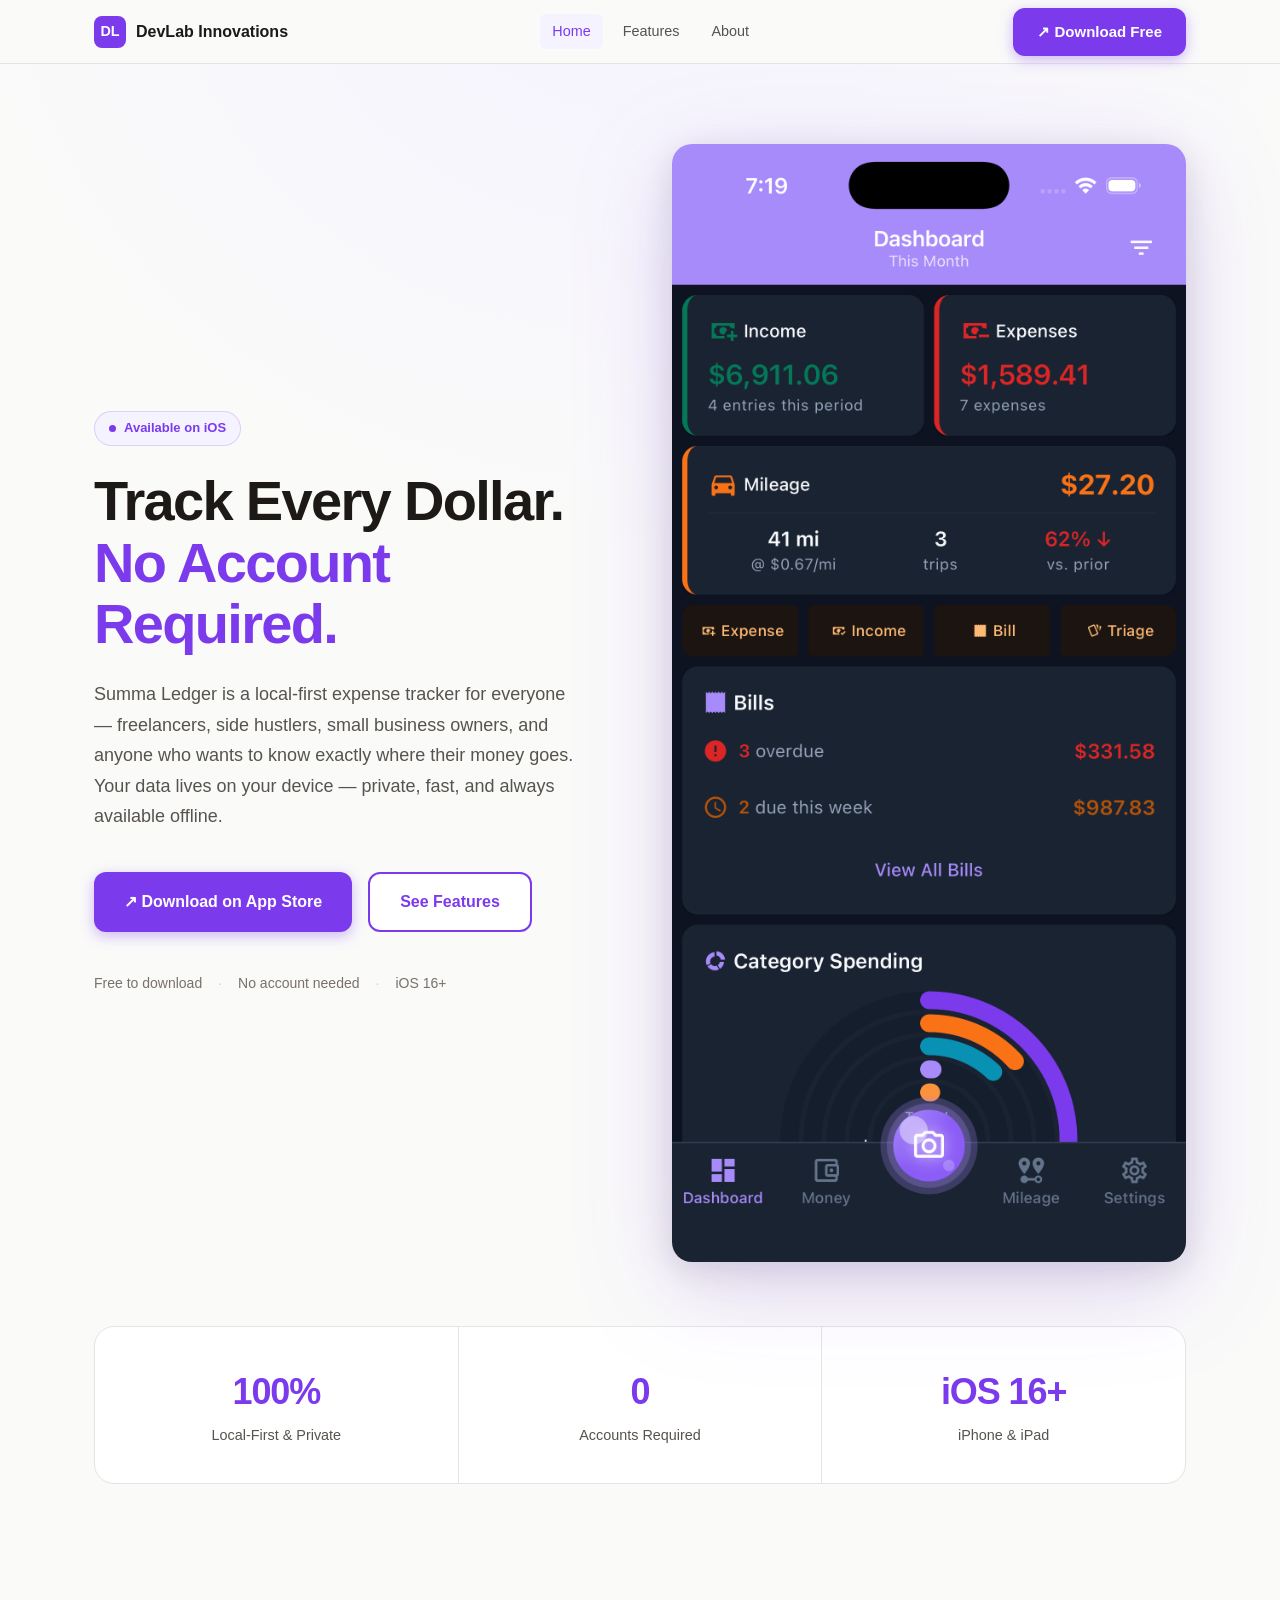
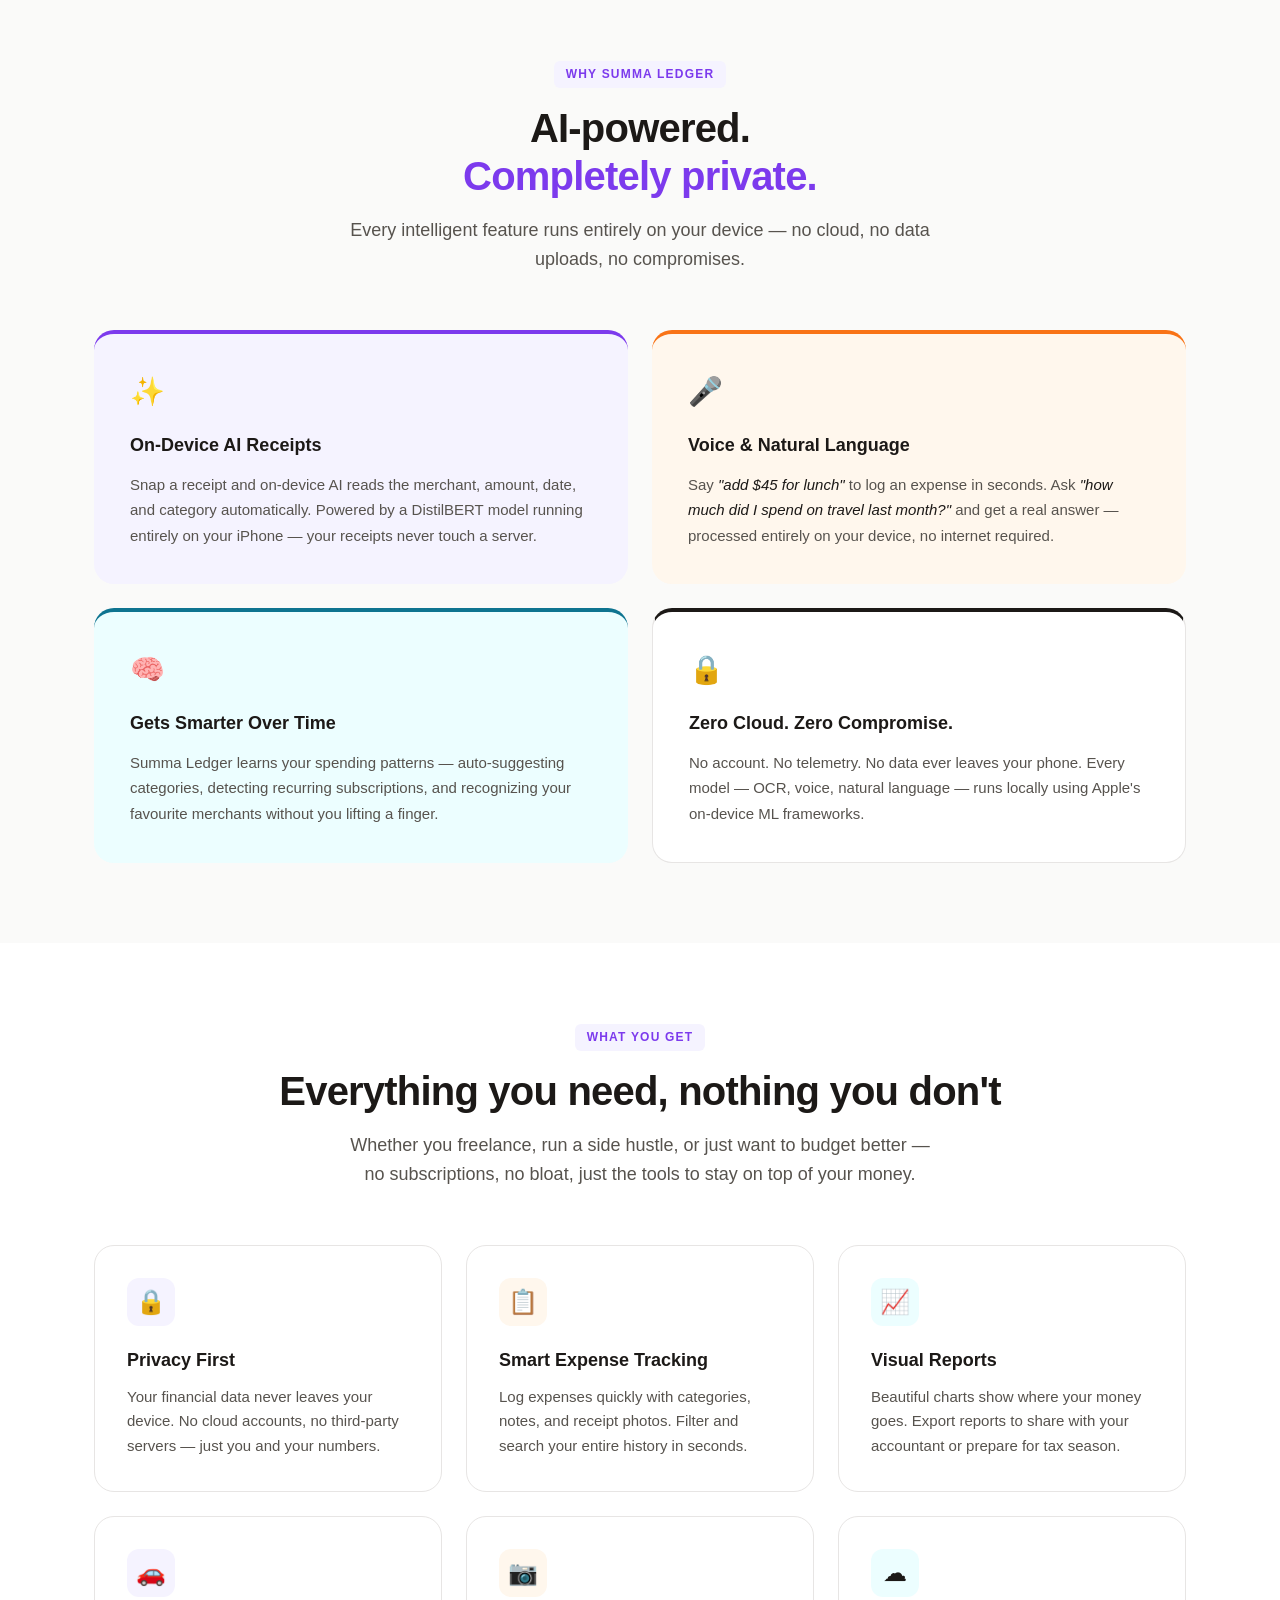
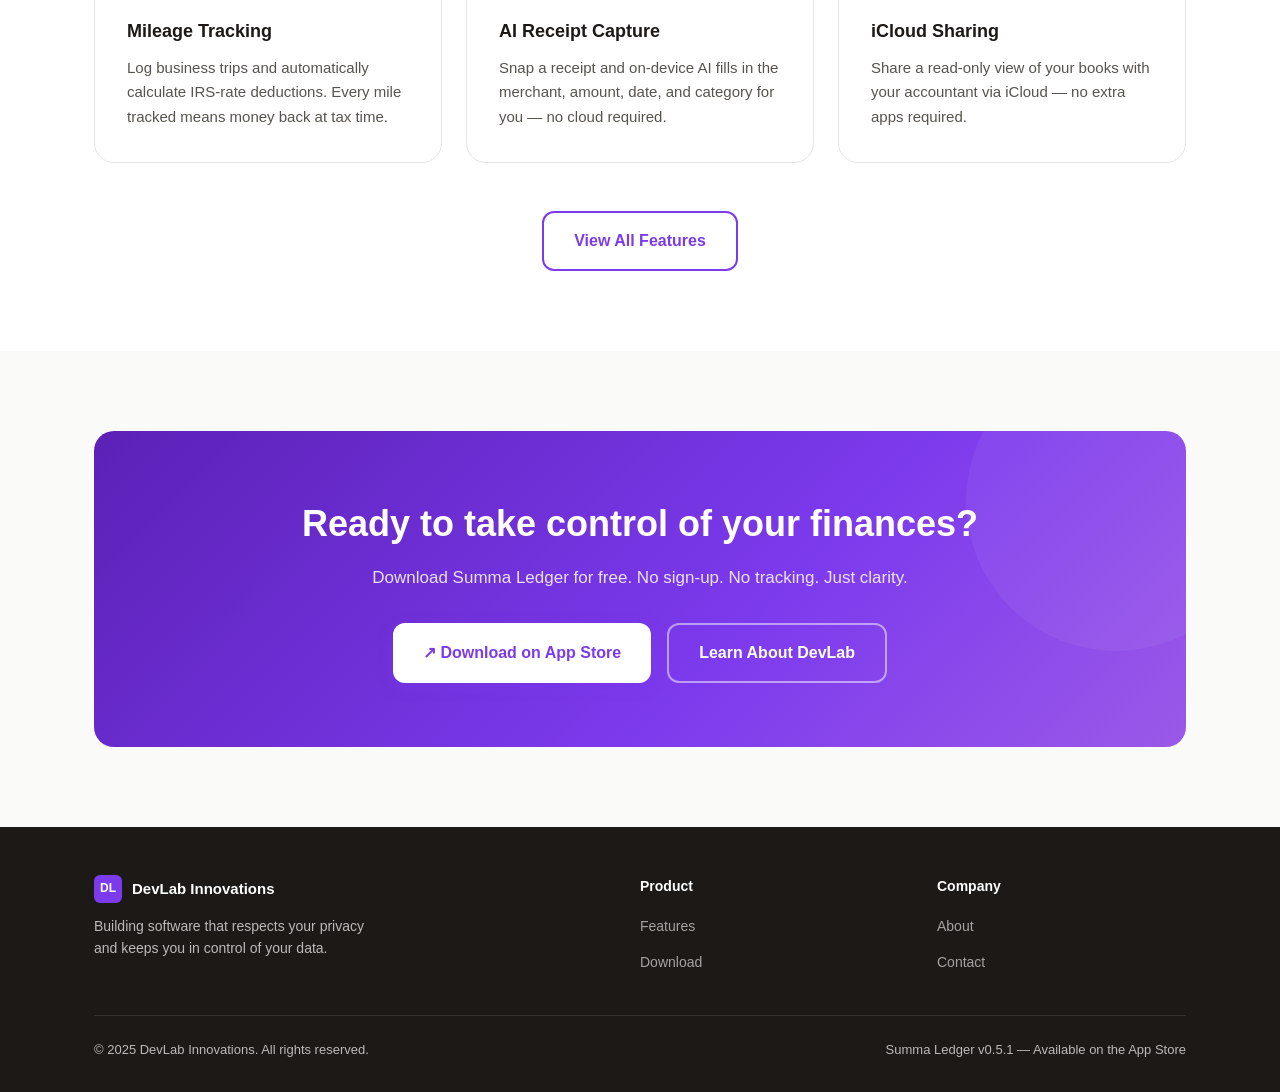
==== commit f25fca0b: "feat: add AI differentiators section — on-device AI, voice, NL queries, smart categorization" ====
--- a/index.html
+++ b/index.html
@@ -102,6 +102,45 @@
     </div>
   </section>
 
+  <!-- ── Differentiators ── -->
+  <section class="section" id="why-us">
+    <div class="container">
+      <div class="text-center">
+        <div class="eyebrow">Why Summa Ledger</div>
+        <h2 class="section-title">AI-powered.<br><em style="font-style:normal; color:var(--primary);">Completely private.</em></h2>
+        <p class="section-subtitle">Every intelligent feature runs entirely on your device — no cloud, no data uploads, no compromises.</p>
+      </div>
+
+      <div class="diff-grid" role="list">
+
+        <div class="diff-card diff-card--primary" role="listitem">
+          <div class="diff-card__icon" aria-hidden="true">&#10024;</div>
+          <h3>On-Device AI Receipts</h3>
+          <p>Snap a receipt and on-device AI reads the merchant, amount, date, and category automatically. Powered by a DistilBERT model running entirely on your iPhone — your receipts never touch a server.</p>
+        </div>
+
+        <div class="diff-card diff-card--orange" role="listitem">
+          <div class="diff-card__icon" aria-hidden="true">&#127908;</div>
+          <h3>Voice &amp; Natural Language</h3>
+          <p>Say <em>"add $45 for lunch"</em> to log an expense in seconds. Ask <em>"how much did I spend on travel last month?"</em> and get a real answer — processed entirely on your device, no internet required.</p>
+        </div>
+
+        <div class="diff-card diff-card--teal" role="listitem">
+          <div class="diff-card__icon" aria-hidden="true">&#129504;</div>
+          <h3>Gets Smarter Over Time</h3>
+          <p>Summa Ledger learns your spending patterns — auto-suggesting categories, detecting recurring subscriptions, and recognizing your favourite merchants without you lifting a finger.</p>
+        </div>
+
+        <div class="diff-card diff-card--dark" role="listitem">
+          <div class="diff-card__icon" aria-hidden="true">&#128274;</div>
+          <h3>Zero Cloud. Zero Compromise.</h3>
+          <p>No account. No telemetry. No data ever leaves your phone. Every model — OCR, voice, natural language — runs locally using Apple's on-device ML frameworks.</p>
+        </div>
+
+      </div>
+    </div>
+  </section>
+
   <!-- ── Feature Highlights ── -->
   <section class="section section--alt" id="features">
     <div class="container">
@@ -139,8 +178,8 @@
 
         <div class="feature-card" role="listitem">
           <div class="feature-card__icon feature-card__icon--orange" aria-hidden="true">&#128247;</div>
-          <h3 class="feature-card__title">Receipt Capture</h3>
-          <p class="feature-card__desc">Snap a photo of any receipt and Summa Ledger extracts the details automatically using on-device OCR.</p>
+          <h3 class="feature-card__title">AI Receipt Capture</h3>
+          <p class="feature-card__desc">Snap a receipt and on-device AI fills in the merchant, amount, date, and category for you — no cloud required.</p>
         </div>
 
         <div class="feature-card" role="listitem">
--- a/css/styles.css
+++ b/css/styles.css
@@ -439,6 +439,72 @@
 .cta-banner__sub   { font-size: 1.0625rem; opacity: .85; margin-bottom: 32px; }
 .cta-banner__actions { display: flex; gap: 16px; justify-content: center; flex-wrap: wrap; }
 
+/* ── Differentiator grid ── */
+.diff-grid {
+  display: grid;
+  grid-template-columns: repeat(2, 1fr);
+  gap: 24px;
+  margin-top: 16px;
+}
+
+.diff-card {
+  border-radius: var(--radius-lg);
+  padding: 36px;
+  border-top: 4px solid transparent;
+  transition: transform .2s, box-shadow .2s;
+}
+
+.diff-card:hover {
+  transform: translateY(-3px);
+  box-shadow: var(--shadow-md);
+}
+
+.diff-card--primary { background: var(--primary-bg);  border-color: var(--primary); }
+.diff-card--orange  { background: var(--secondary-bg); border-color: var(--secondary); }
+.diff-card--teal    { background: var(--teal-light);   border-color: var(--teal); }
+.diff-card--dark    { background: var(--surface); border-color: var(--text); border: 1px solid var(--border); border-top: 4px solid var(--text); }
+
+.diff-card__icon {
+  font-size: 1.75rem;
+  margin-bottom: 16px;
+  display: block;
+}
+
+.diff-card h3 {
+  font-size: 1.125rem;
+  font-weight: 700;
+  margin-bottom: 12px;
+  color: var(--text);
+}
+
+.diff-card p {
+  font-size: .9375rem;
+  color: var(--text-secondary);
+  line-height: 1.7;
+}
+
+.diff-card p em {
+  font-style: italic;
+  color: var(--text);
+  font-weight: 500;
+}
+
+.ai-footnote {
+  margin-top: 40px;
+  display: flex;
+  align-items: flex-start;
+  gap: 12px;
+  background: var(--primary-bg);
+  border: 1px solid rgba(124,58,237,.15);
+  border-radius: var(--radius-md);
+  padding: 16px 20px;
+  font-size: .875rem;
+  color: var(--text-secondary);
+  line-height: 1.6;
+}
+
+.ai-footnote span { font-size: 1rem; flex-shrink: 0; margin-top: 1px; }
+
 /* ── Stats row ── */
 .stats-row {
   display: grid;
@@ -588,6 +654,7 @@
   .hero__visual       { display: none; }
   .features-grid      { grid-template-columns: 1fr; }
   .features-full      { grid-template-columns: 1fr; }
+  .diff-grid          { grid-template-columns: 1fr; }
   .about-grid         { grid-template-columns: 1fr; }
   .about-visual       { display: none; }
   .stats-row          { grid-template-columns: 1fr; }
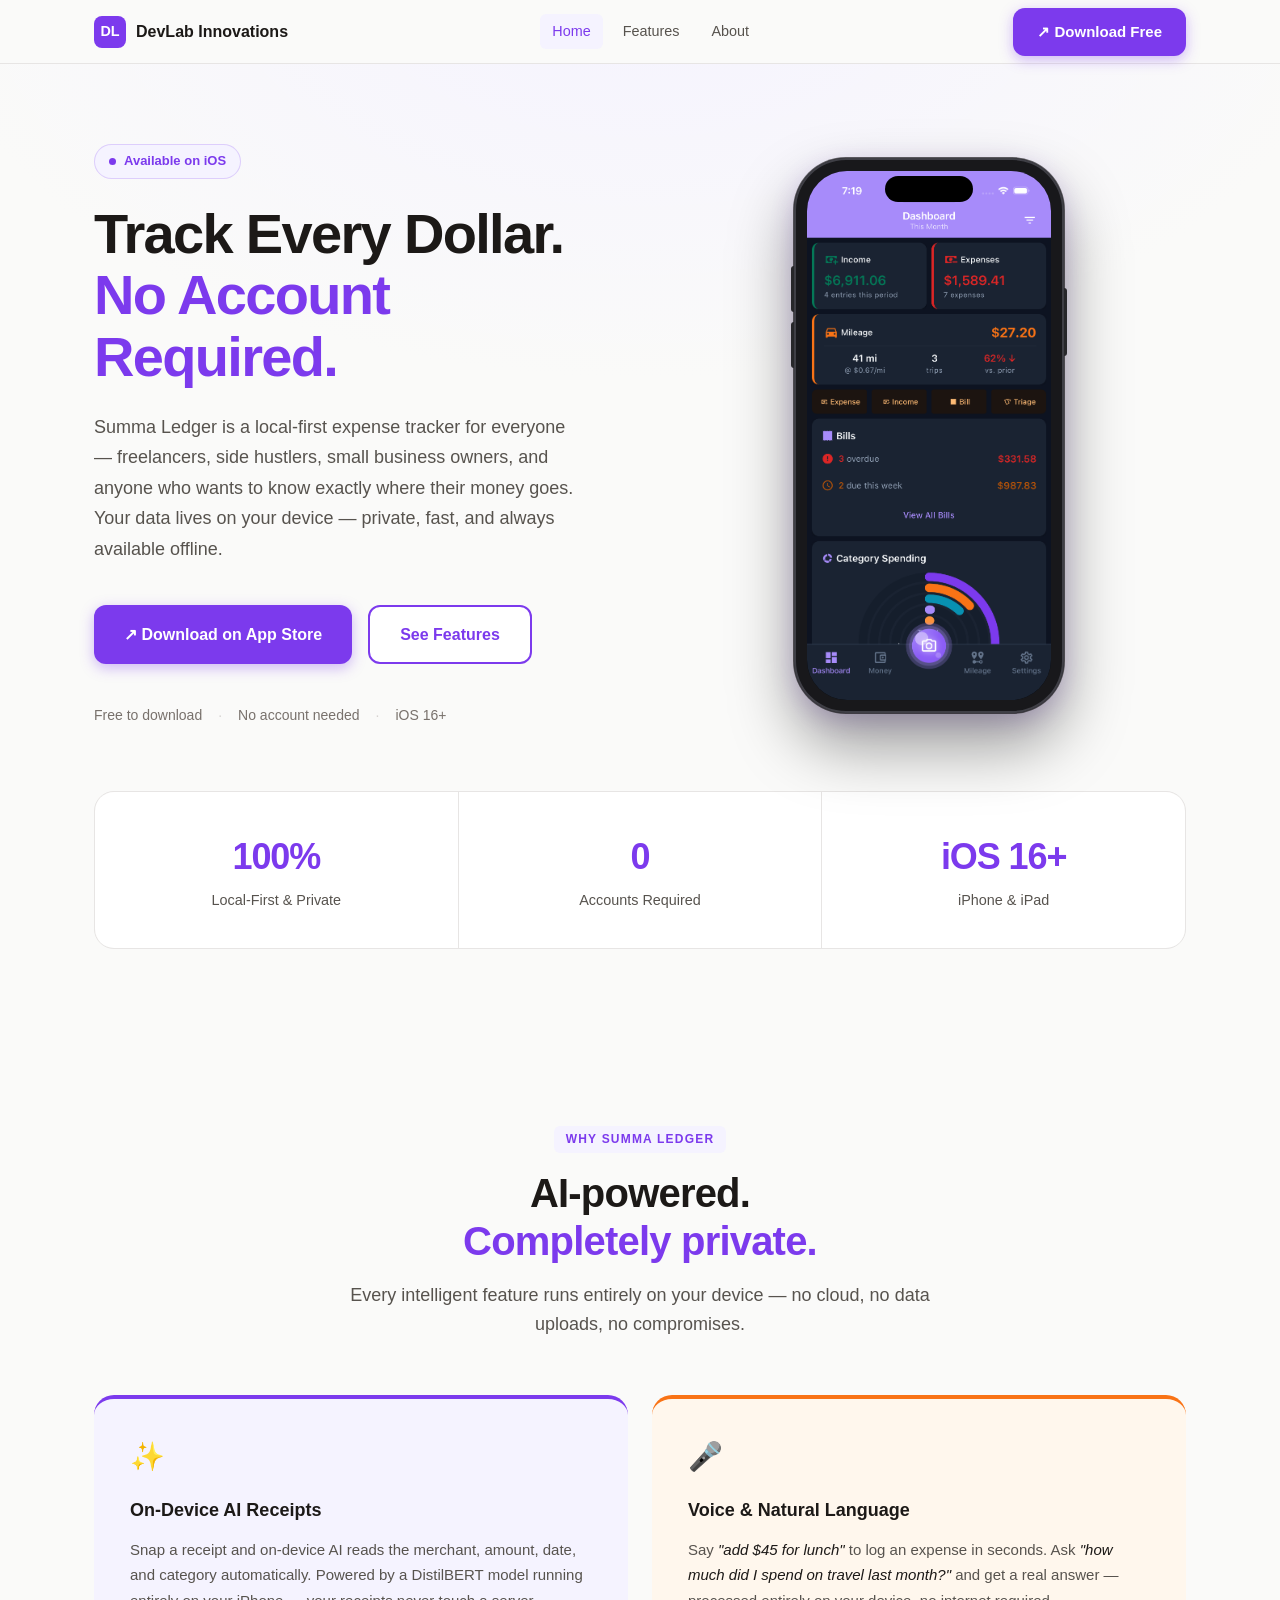
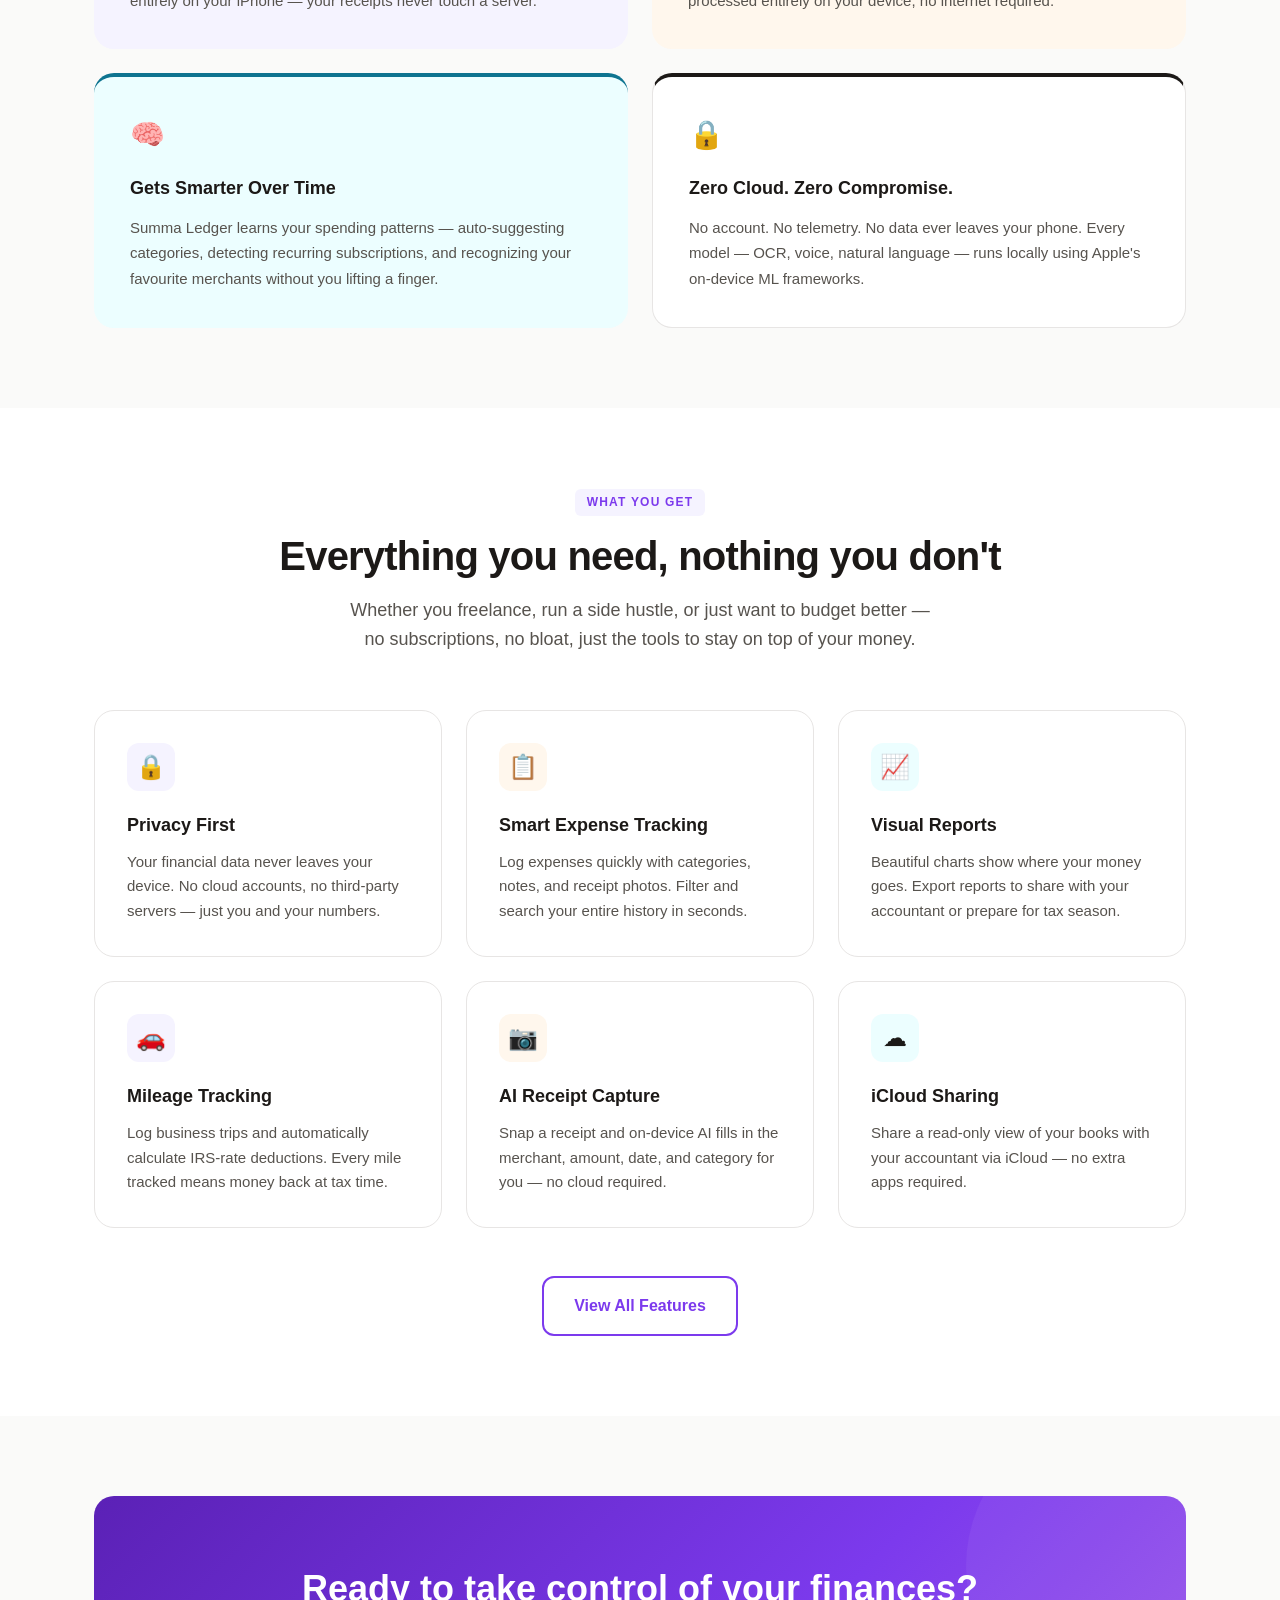
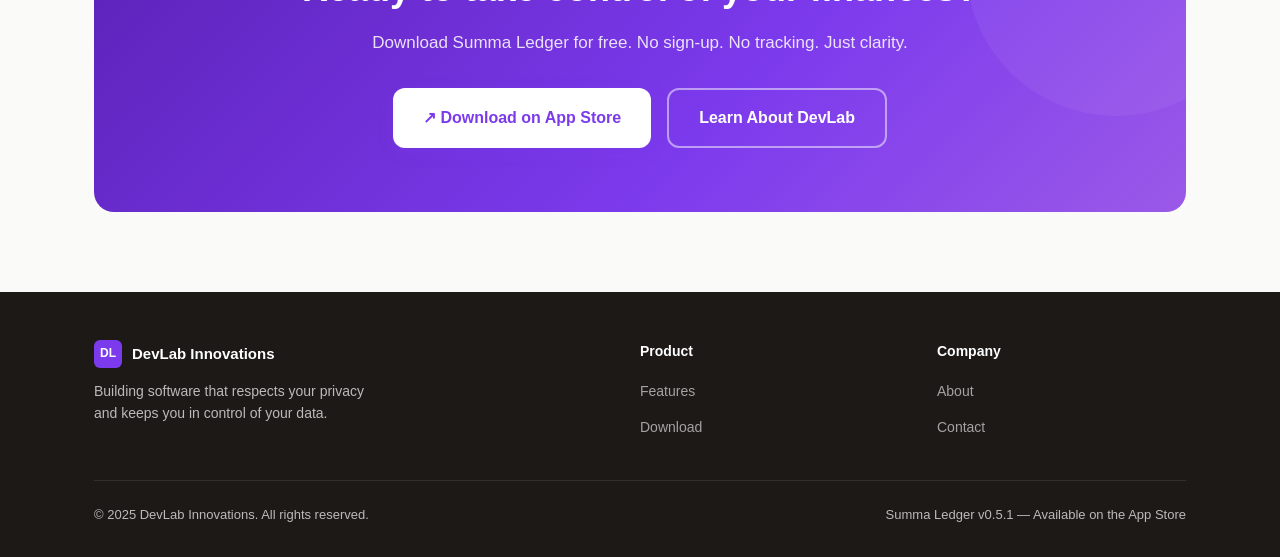
==== commit 92daf161: "fix: frame screenshot inside CSS iPhone mockup with Dynamic Island and correct proportions" ====
--- a/index.html
+++ b/index.html
@@ -71,14 +71,18 @@
           </div>
         </div>
 
-        <div class="hero__visual">
-          <div class="app-screenshot-wrap">
-            <img
-              src="img/dashboard-screenshot.png"
-              alt="Summa Ledger app dashboard showing expenses and spending charts"
-              class="app-screenshot"
-              width="520"
-            />
+        <div class="hero__visual" aria-hidden="true">
+          <div class="iphone-frame">
+            <div class="iphone-btn iphone-btn--power"></div>
+            <div class="iphone-btn iphone-btn--vol-up"></div>
+            <div class="iphone-btn iphone-btn--vol-down"></div>
+            <div class="iphone-notch"></div>
+            <div class="iphone-screen">
+              <img
+                src="img/dashboard-screenshot.png"
+                alt="Summa Ledger dashboard"
+              />
+            </div>
           </div>
         </div>
 
--- a/css/styles.css
+++ b/css/styles.css
@@ -323,16 +323,78 @@
   align-items: center;
 }
 
-.app-screenshot-wrap {
+/* ── iPhone frame ── */
+.iphone-frame {
   position: relative;
-  filter: drop-shadow(0 24px 48px rgba(124,58,237,.18)) drop-shadow(0 8px 16px rgba(0,0,0,.12));
-}
-
-.app-screenshot {
+  width: 270px;
+  flex-shrink: 0;
+  background: #18181b;
+  border-radius: 52px;
+  padding: 13px;
+  box-shadow:
+    inset 0 0 0 2px #3f3f46,
+    0 0 0 1px rgba(0,0,0,.6),
+    0 32px 64px rgba(0,0,0,.4),
+    0 8px 24px rgba(124,58,237,.2);
+}
+
+/* Dynamic Island */
+.iphone-notch {
+  position: absolute;
+  top: 18px;
+  left: 50%;
+  transform: translateX(-50%);
+  width: 88px;
+  height: 26px;
+  background: #000;
+  border-radius: 20px;
+  z-index: 10;
+}
+
+/* Power button — right */
+.iphone-btn--power {
+  position: absolute;
+  right: -3px;
+  top: 130px;
+  width: 3px;
+  height: 68px;
+  background: #27272a;
+  border-radius: 0 3px 3px 0;
+}
+
+/* Volume buttons — left */
+.iphone-btn--vol-up {
+  position: absolute;
+  left: -3px;
+  top: 108px;
+  width: 3px;
+  height: 46px;
+  background: #27272a;
+  border-radius: 3px 0 0 3px;
+}
+
+.iphone-btn--vol-down {
+  position: absolute;
+  left: -3px;
+  top: 164px;
+  width: 3px;
+  height: 46px;
+  background: #27272a;
+  border-radius: 3px 0 0 3px;
+}
+
+.iphone-screen {
+  border-radius: 40px;
+  overflow: hidden;
+  background: #000;
+  aspect-ratio: 9 / 19.5;
+}
+
+.iphone-screen img {
   width: 100%;
-  max-width: 520px;
-  height: auto;
-  border-radius: 20px;
+  height: 100%;
+  object-fit: cover;
+  object-position: top;
   display: block;
 }
 
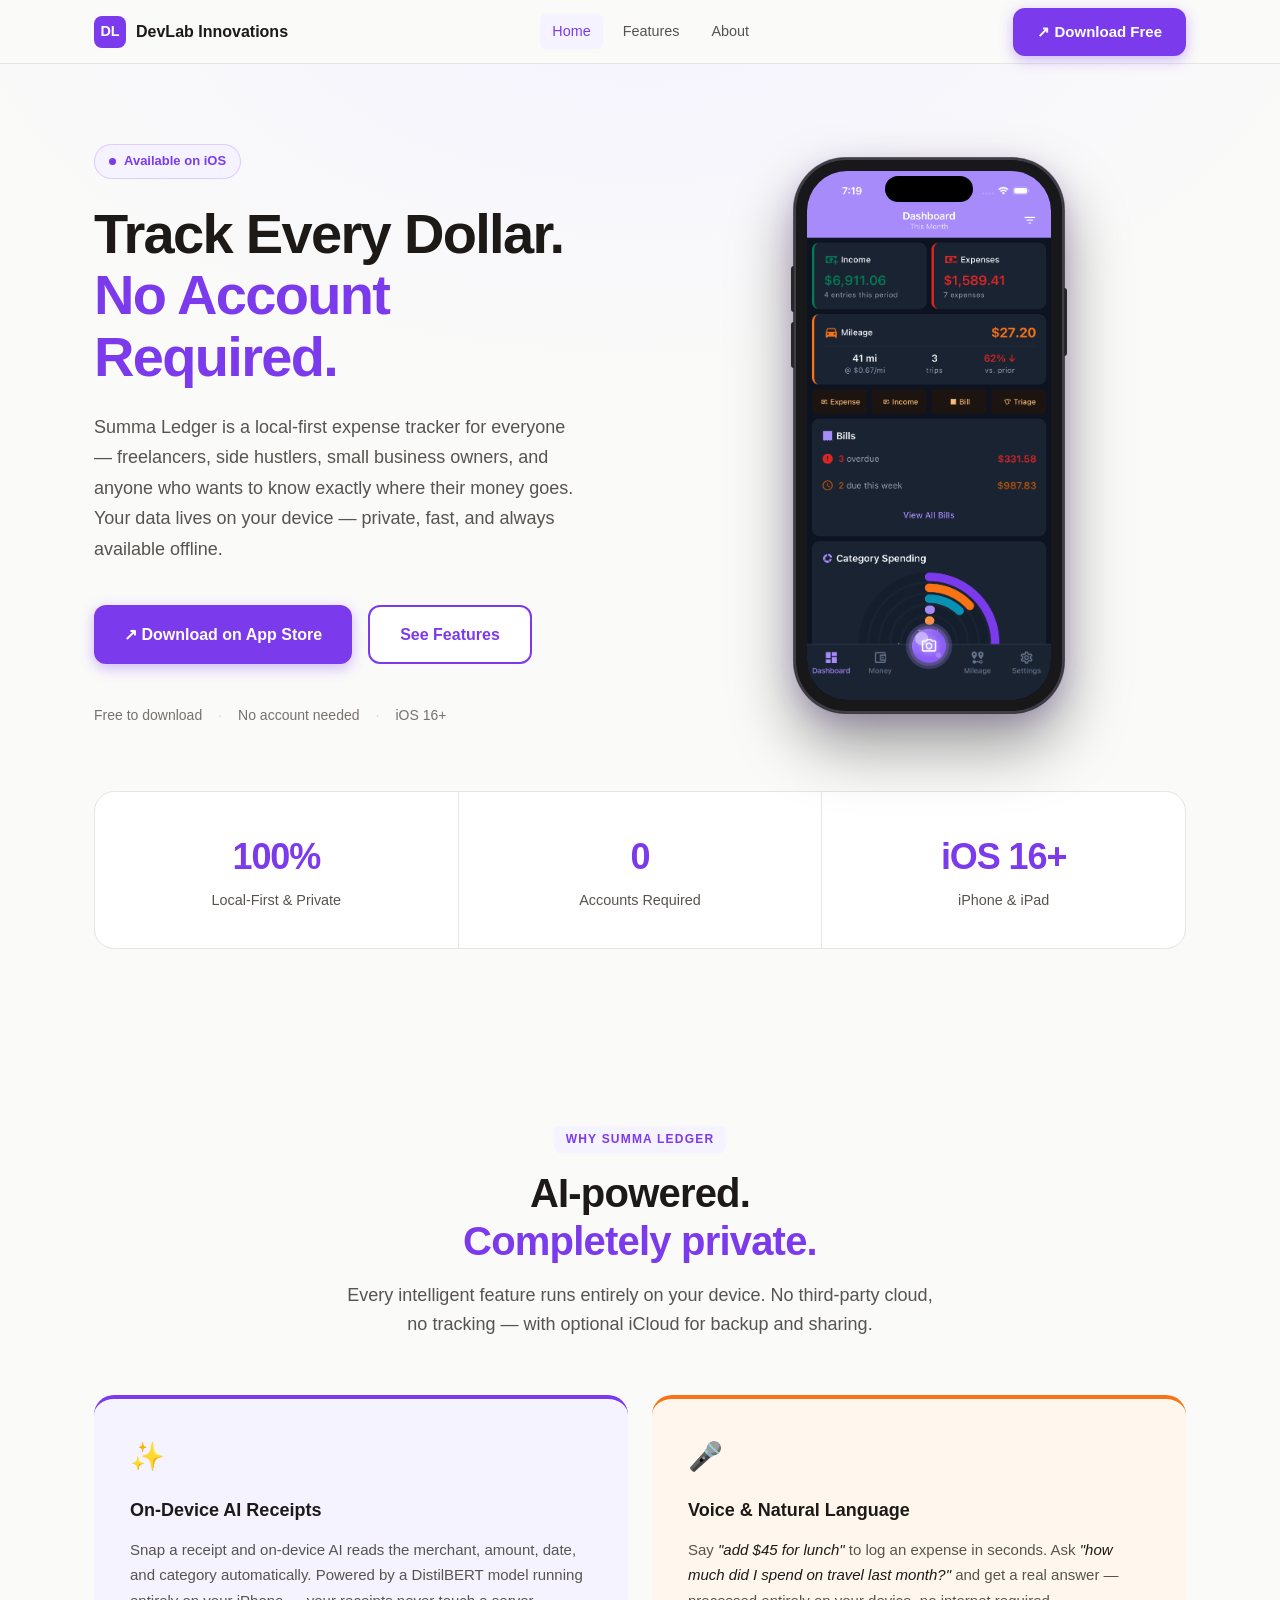
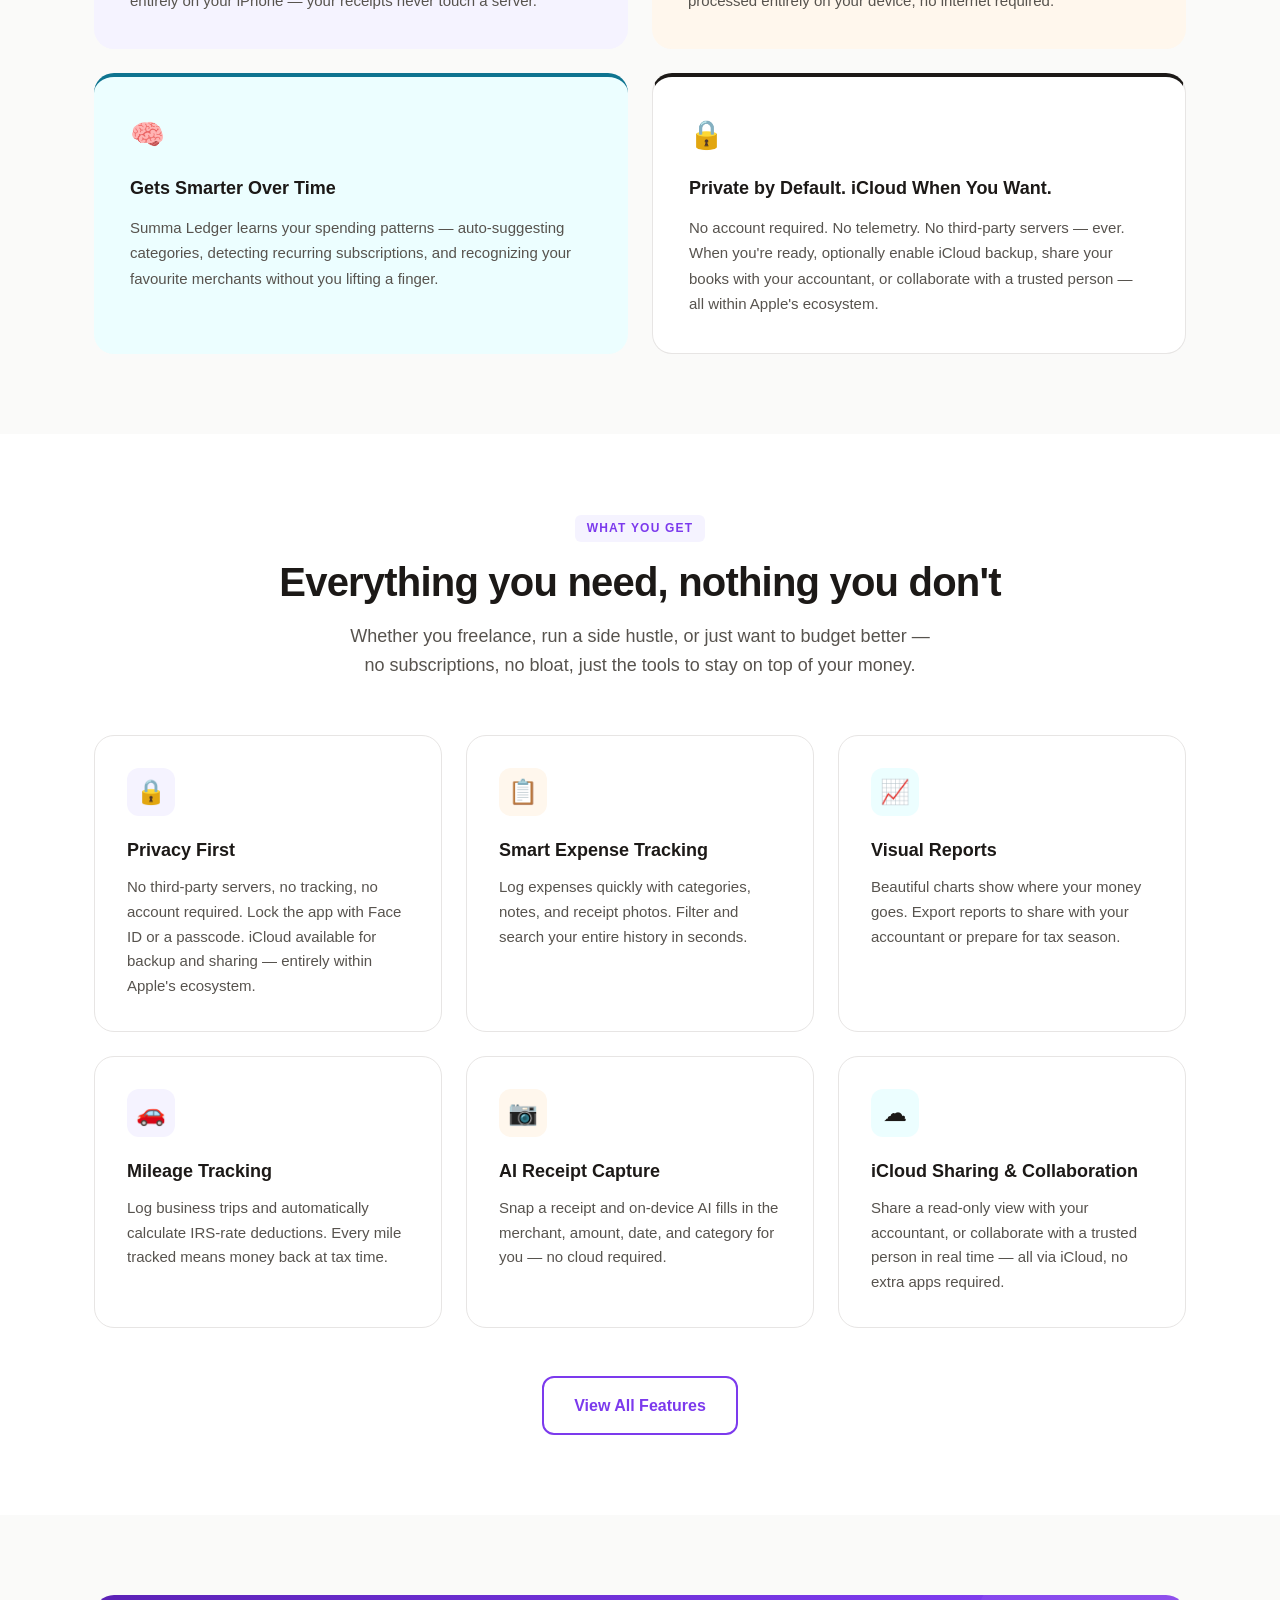
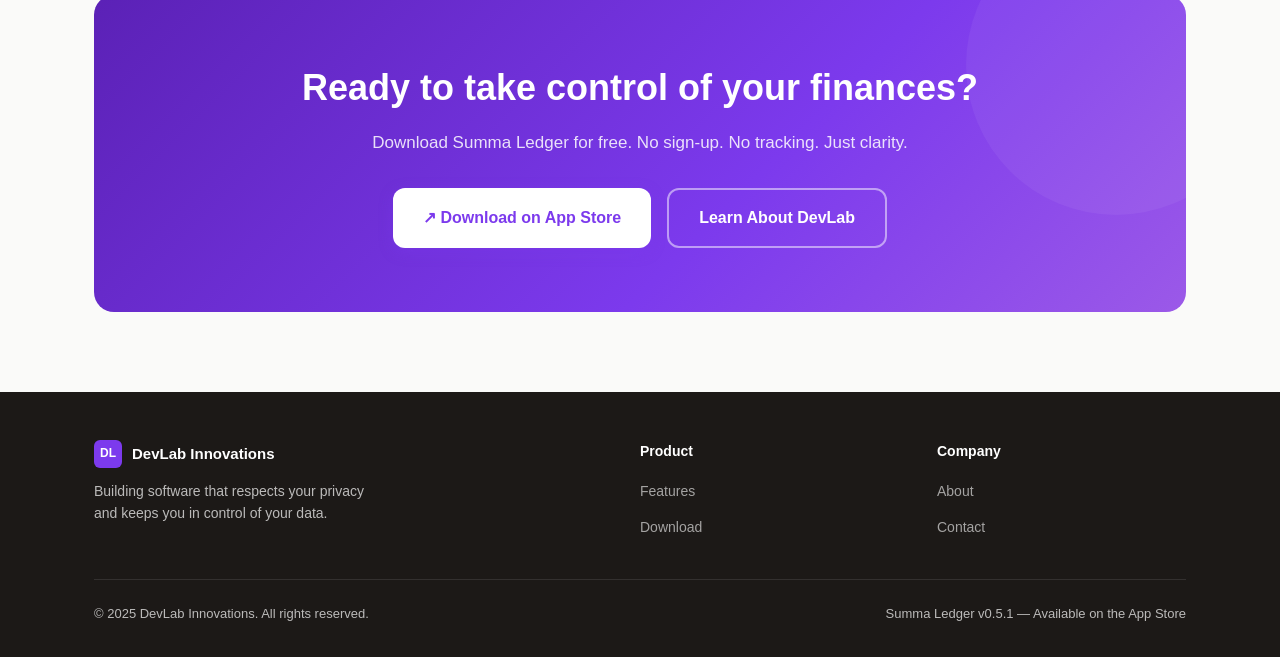
==== commit 2372dbda: "copy: clarify iCloud is optional cloud layer, add peer sharing and Face ID/passcode throughout" ====
--- a/index.html
+++ b/index.html
@@ -112,7 +112,7 @@
       <div class="text-center">
         <div class="eyebrow">Why Summa Ledger</div>
         <h2 class="section-title">AI-powered.<br><em style="font-style:normal; color:var(--primary);">Completely private.</em></h2>
-        <p class="section-subtitle">Every intelligent feature runs entirely on your device — no cloud, no data uploads, no compromises.</p>
+        <p class="section-subtitle">Every intelligent feature runs entirely on your device. No third-party cloud, no tracking — with optional iCloud for backup and sharing.</p>
       </div>
 
       <div class="diff-grid" role="list">
@@ -137,8 +137,8 @@
 
         <div class="diff-card diff-card--dark" role="listitem">
           <div class="diff-card__icon" aria-hidden="true">&#128274;</div>
-          <h3>Zero Cloud. Zero Compromise.</h3>
-          <p>No account. No telemetry. No data ever leaves your phone. Every model — OCR, voice, natural language — runs locally using Apple's on-device ML frameworks.</p>
+          <h3>Private by Default. iCloud When You Want.</h3>
+          <p>No account required. No telemetry. No third-party servers — ever. When you're ready, optionally enable iCloud backup, share your books with your accountant, or collaborate with a trusted person — all within Apple's ecosystem.</p>
         </div>
 
       </div>
@@ -159,7 +159,7 @@
         <div class="feature-card" role="listitem">
           <div class="feature-card__icon feature-card__icon--purple" aria-hidden="true">&#128274;</div>
           <h3 class="feature-card__title">Privacy First</h3>
-          <p class="feature-card__desc">Your financial data never leaves your device. No cloud accounts, no third-party servers — just you and your numbers.</p>
+          <p class="feature-card__desc">No third-party servers, no tracking, no account required. Lock the app with Face ID or a passcode. iCloud available for backup and sharing — entirely within Apple's ecosystem.</p>
         </div>
 
         <div class="feature-card" role="listitem">
@@ -188,8 +188,8 @@
 
         <div class="feature-card" role="listitem">
           <div class="feature-card__icon feature-card__icon--teal" aria-hidden="true">&#9729;</div>
-          <h3 class="feature-card__title">iCloud Sharing</h3>
-          <p class="feature-card__desc">Share a read-only view of your books with your accountant via iCloud — no extra apps required.</p>
+          <h3 class="feature-card__title">iCloud Sharing &amp; Collaboration</h3>
+          <p class="feature-card__desc">Share a read-only view with your accountant, or collaborate with a trusted person in real time — all via iCloud, no extra apps required.</p>
         </div>
 
       </div>
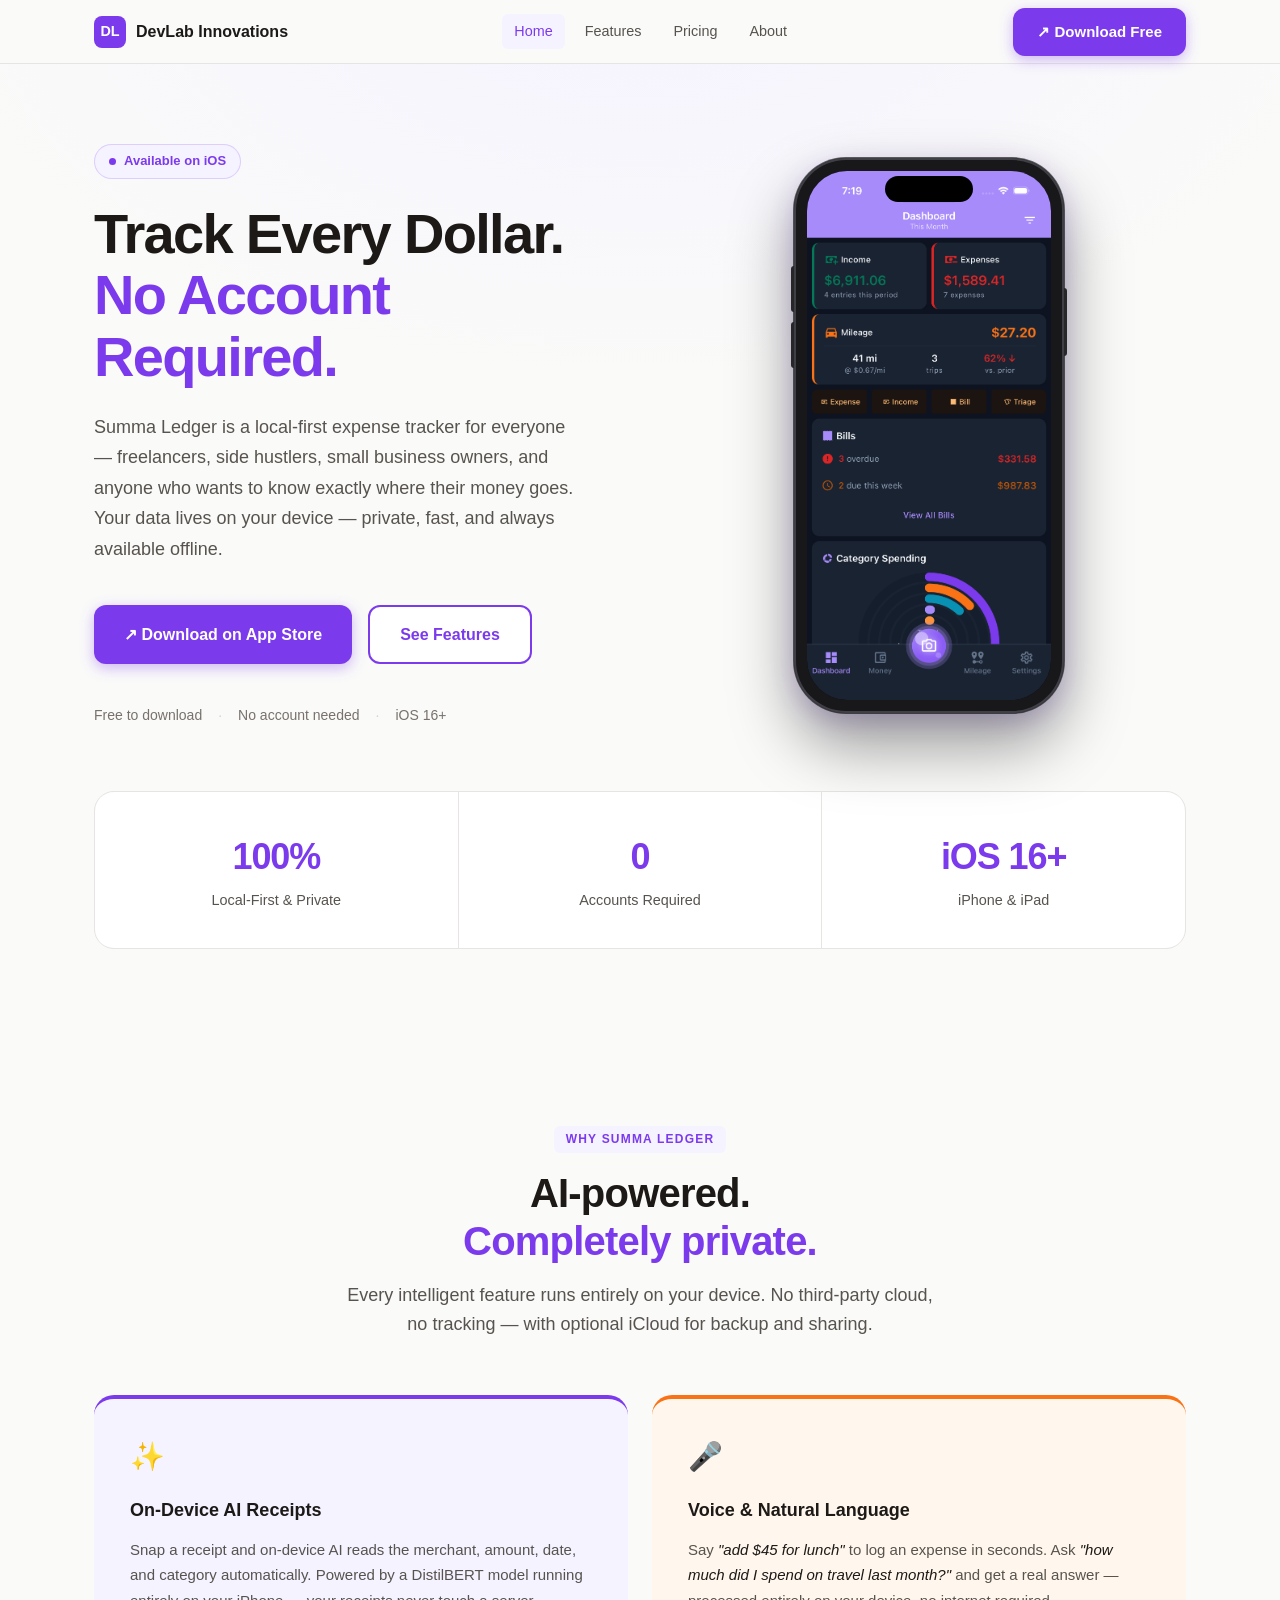
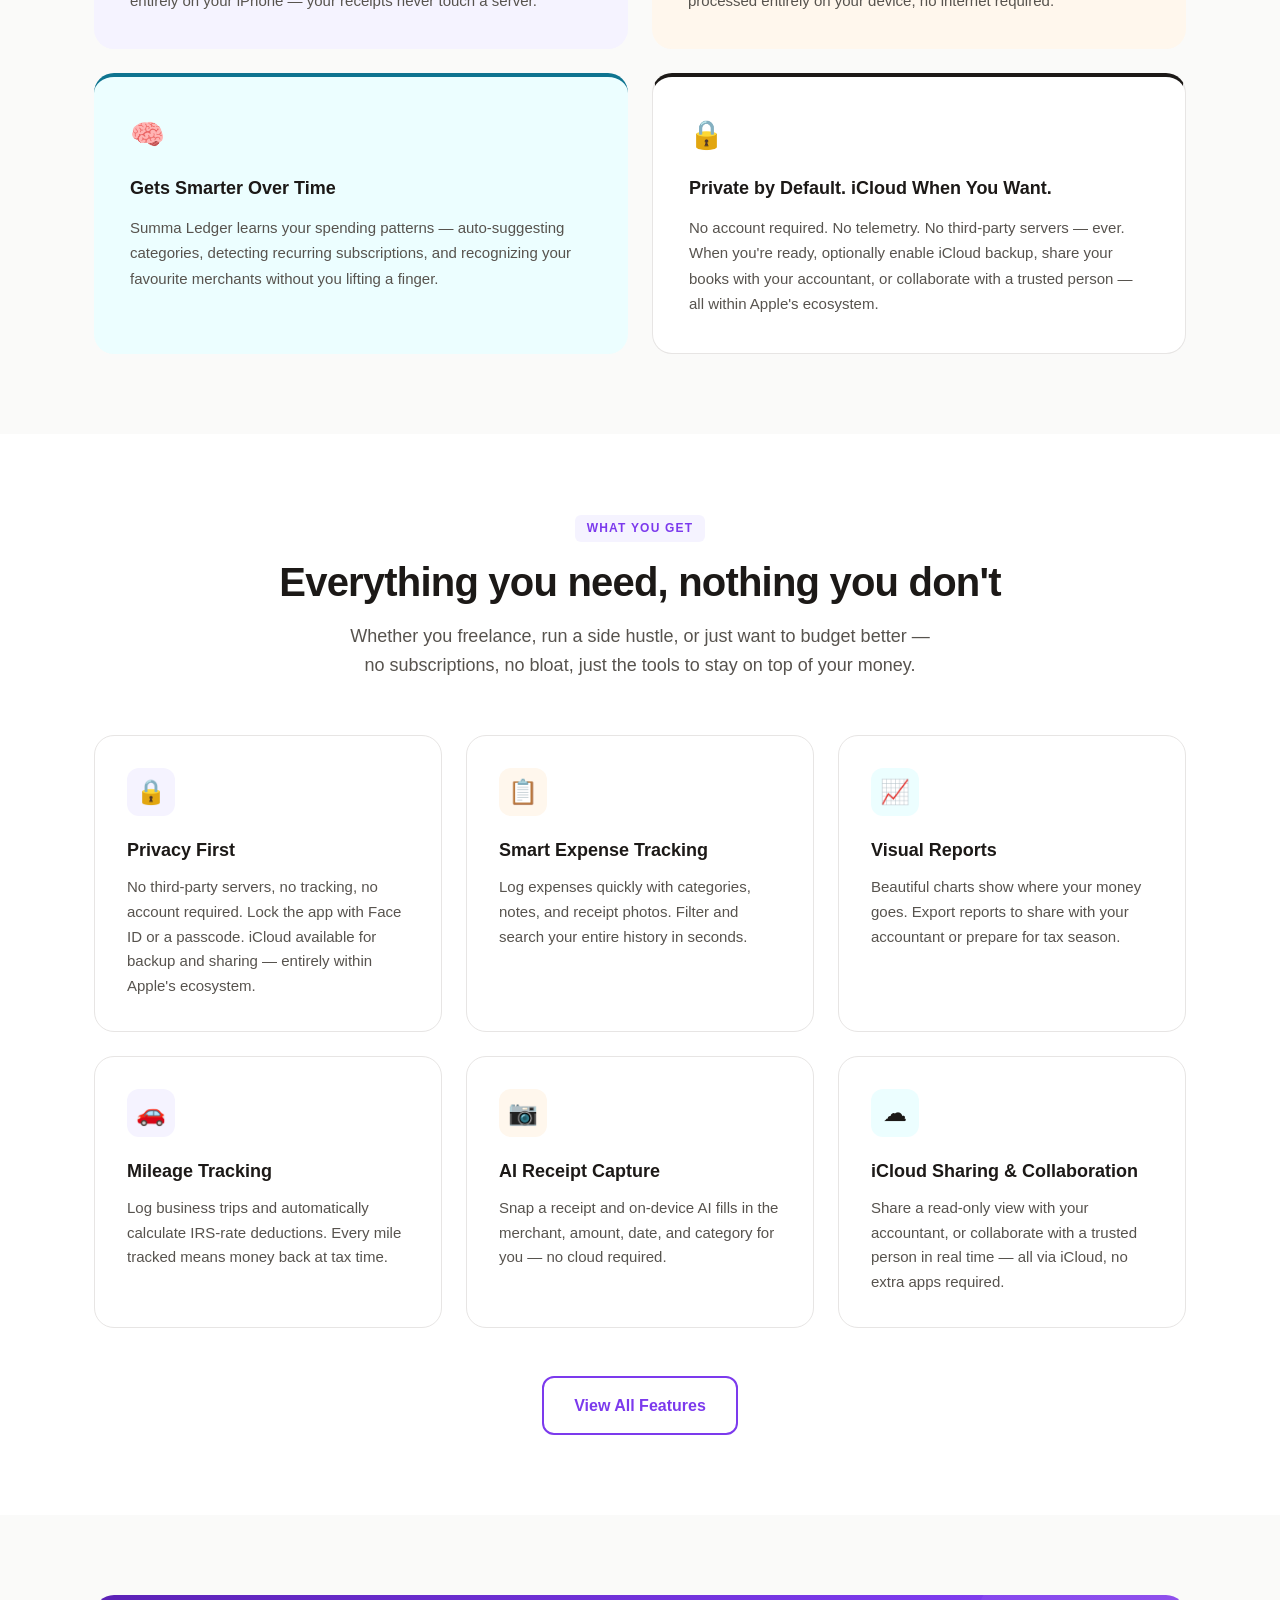
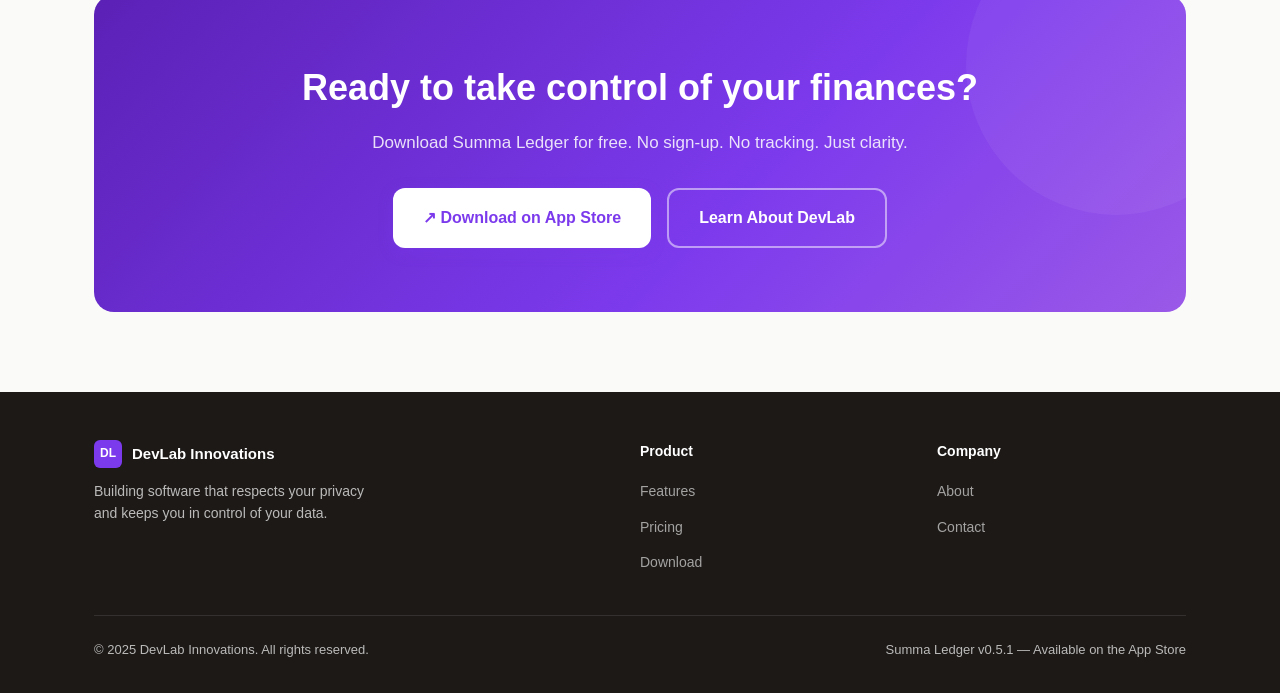
==== commit 0b47ad7a: "feat: add pricing page and update nav/footer across all pages - Add pricing.html with free vs premiu" ====
--- a/index.html
+++ b/index.html
@@ -20,6 +20,7 @@
     <nav class="nav__links" aria-label="Primary navigation">
       <a href="index.html"    class="nav__link">Home</a>
       <a href="features.html" class="nav__link">Features</a>
+      <a href="pricing.html"  class="nav__link">Pricing</a>
       <a href="about.html"    class="nav__link">About</a>
     </nav>
 
@@ -35,6 +36,7 @@
   <nav id="mobile-nav" class="nav__mobile" aria-label="Mobile navigation">
     <a href="index.html"    class="nav__link">Home</a>
     <a href="features.html" class="nav__link">Features</a>
+    <a href="pricing.html"  class="nav__link">Pricing</a>
     <a href="about.html"    class="nav__link">About</a>
     <a href="https://apps.apple.com/app/summa-ledger" target="_blank" rel="noopener" class="btn btn-primary">Download Free</a>
   </nav>
@@ -234,6 +236,7 @@
         <h4>Product</h4>
         <ul>
           <li><a href="features.html">Features</a></li>
+          <li><a href="pricing.html">Pricing</a></li>
           <li><a href="https://apps.apple.com/app/summa-ledger" target="_blank" rel="noopener">Download</a></li>
         </ul>
       </div>
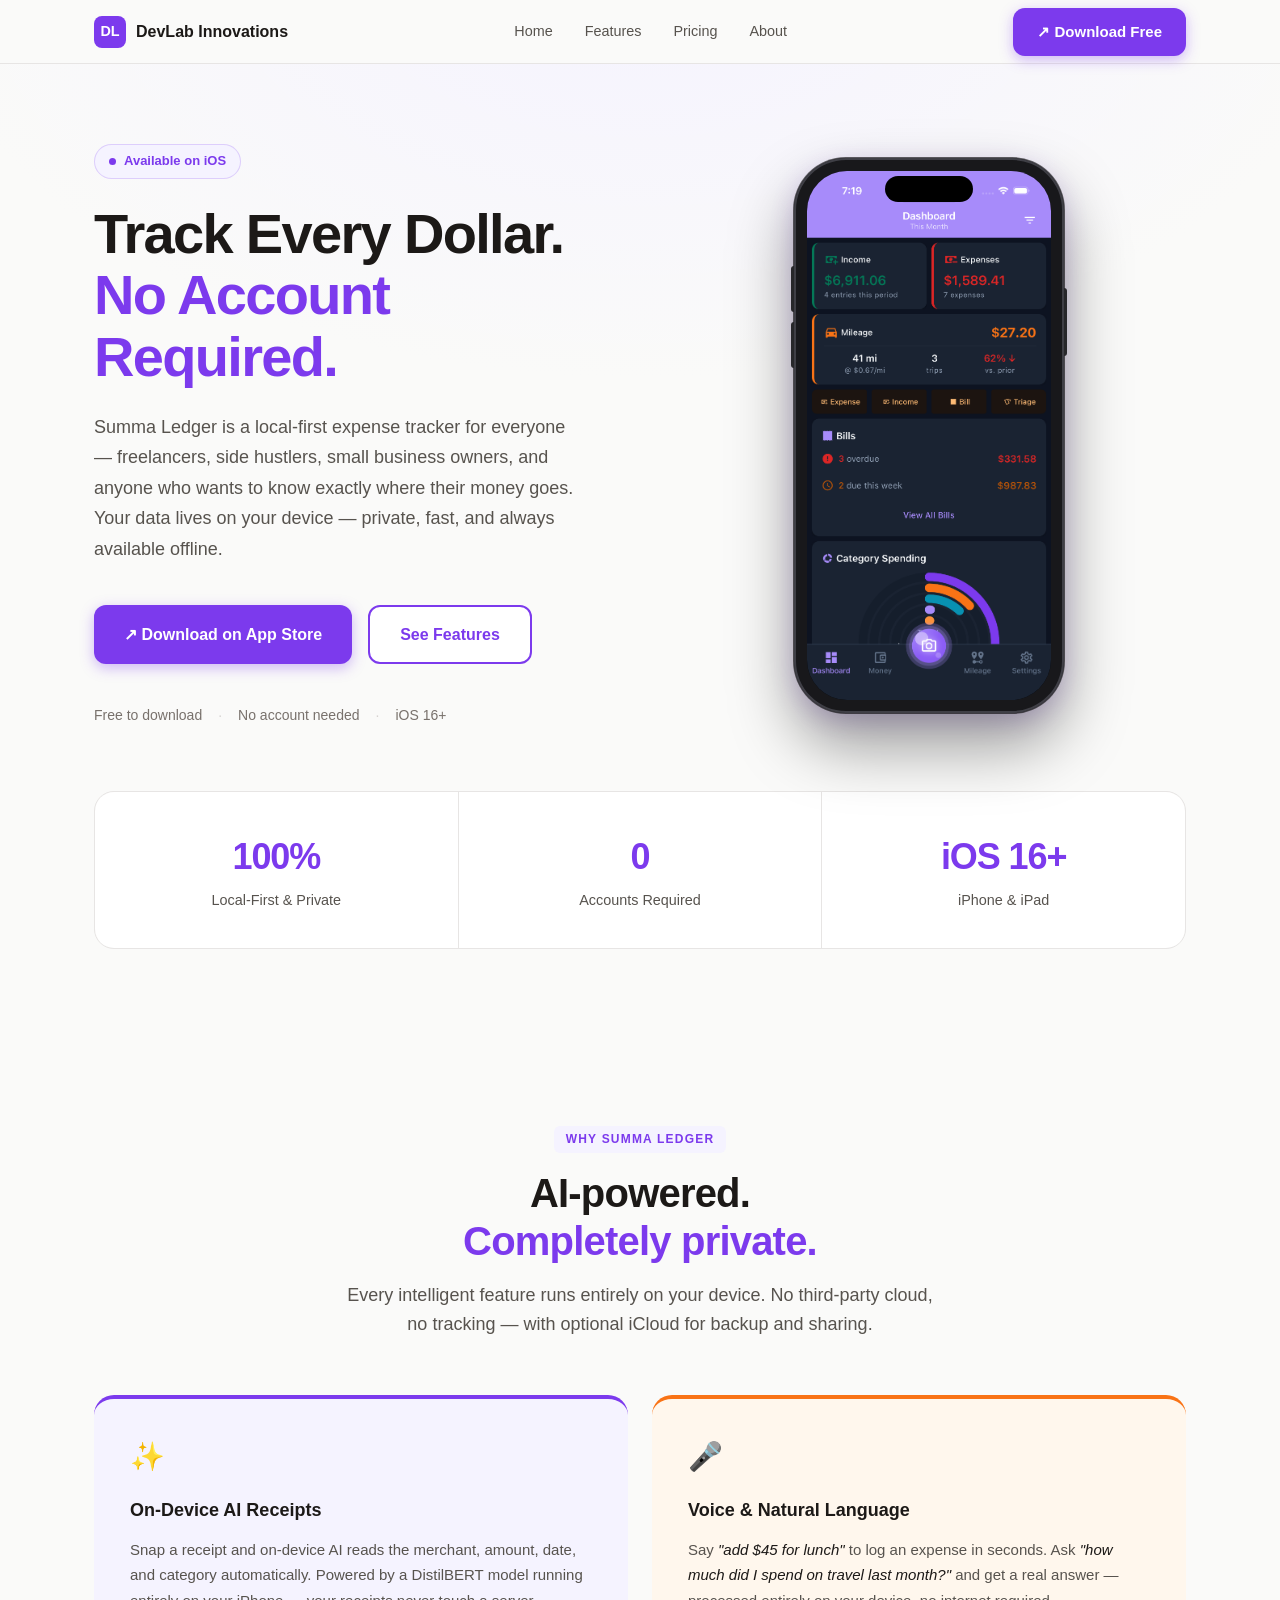
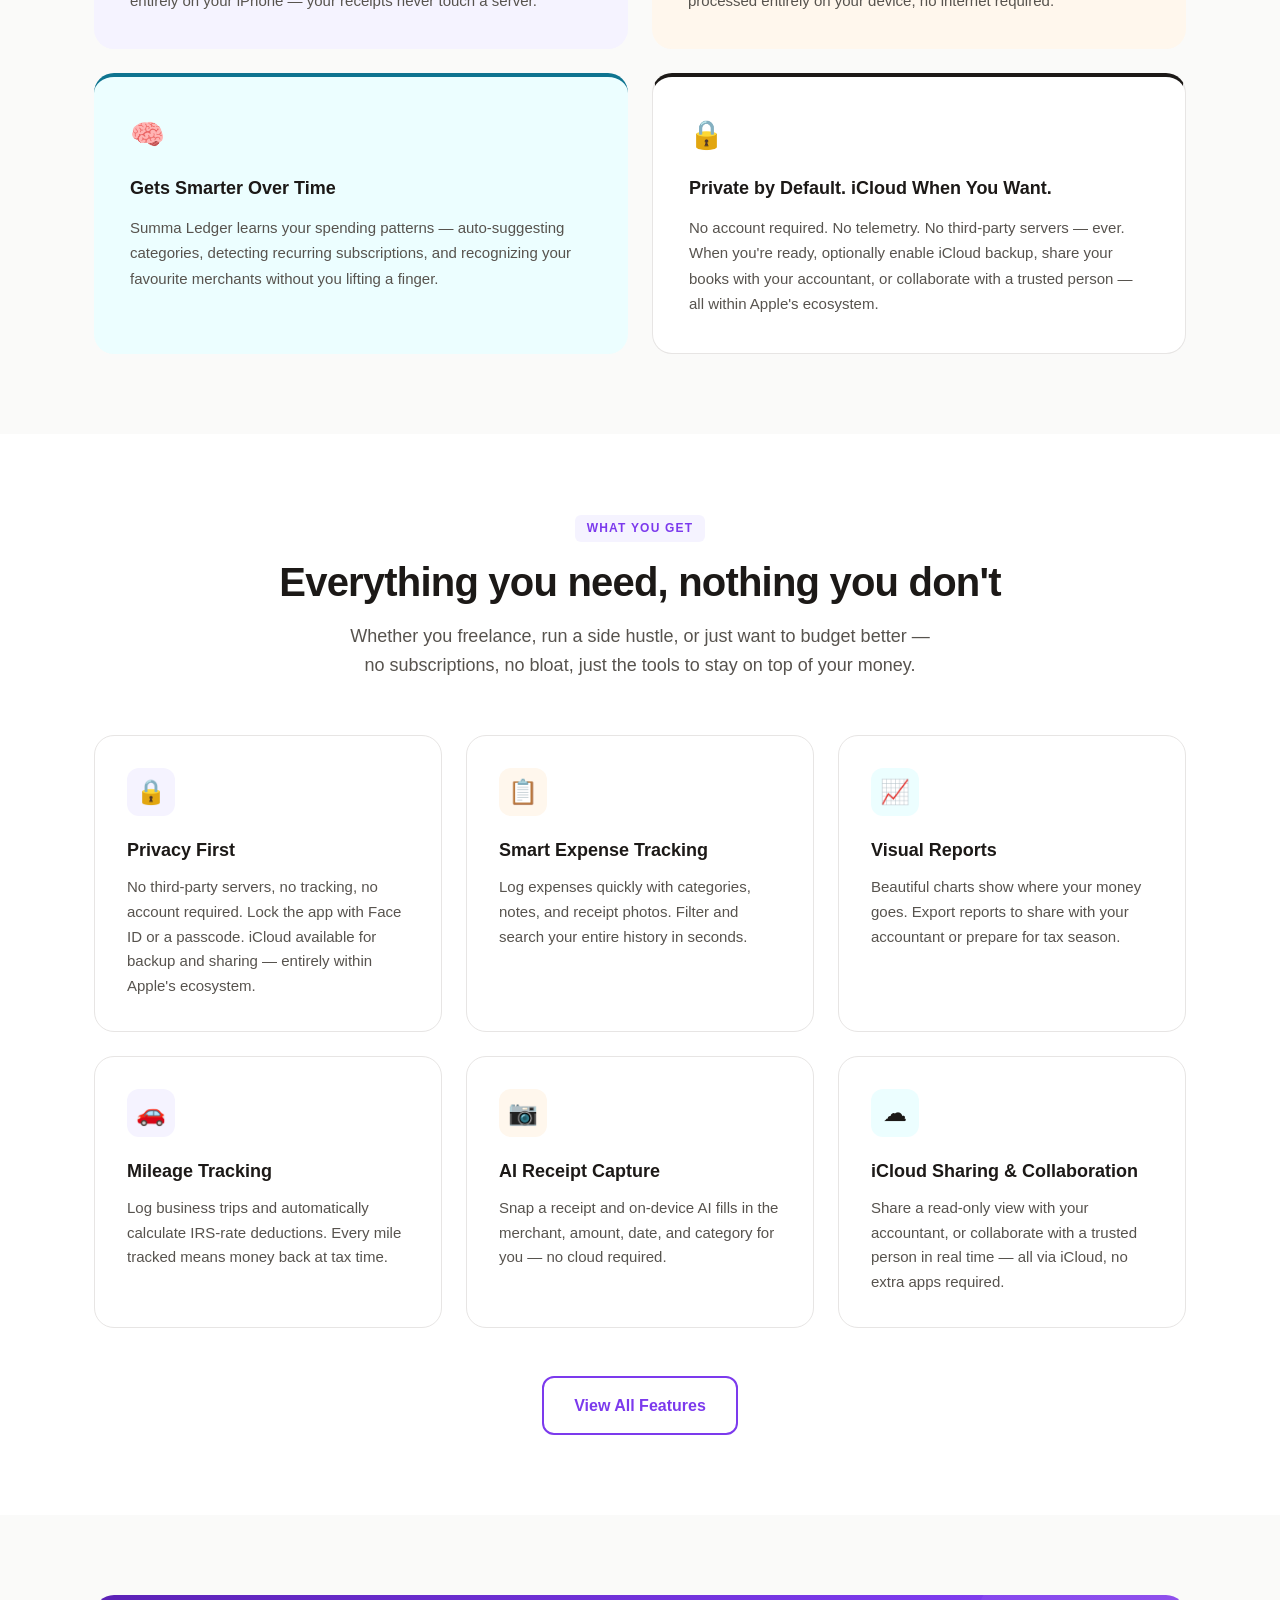
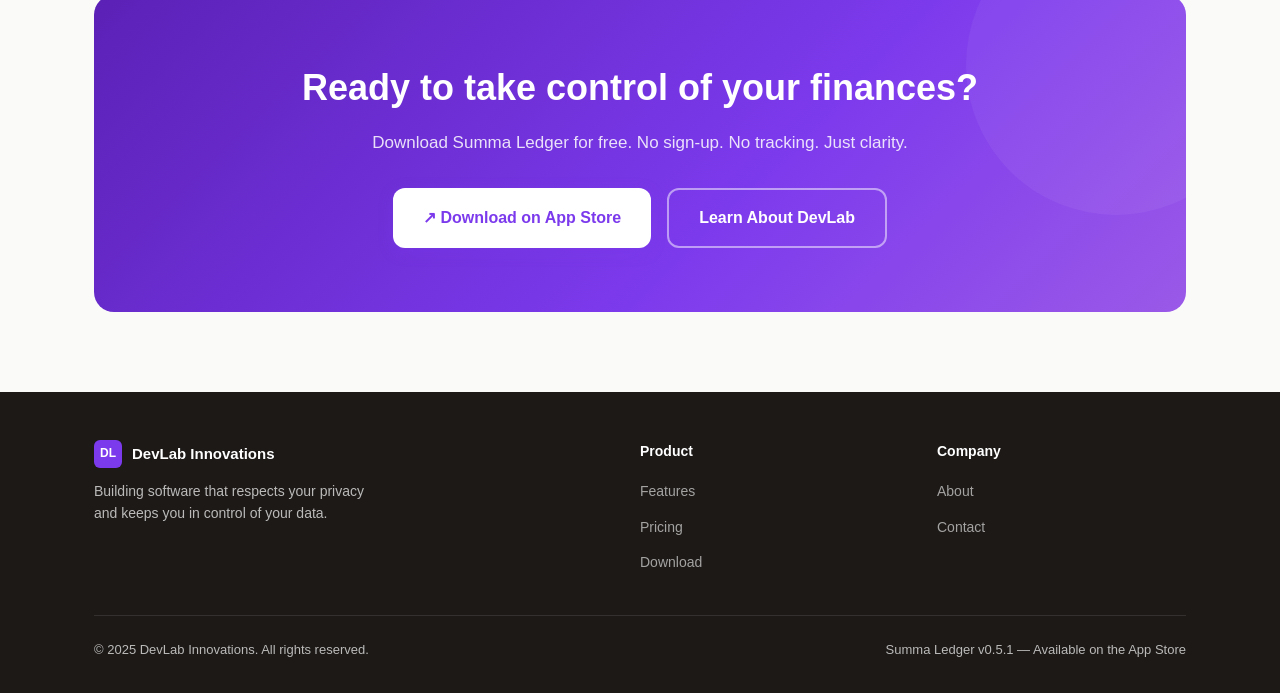
==== commit ac385866: "chore: remove .html extensions from all internal links Use clean paths (/features, /pricing, /about)" ====
--- a/index.html
+++ b/index.html
@@ -12,16 +12,16 @@
 <!-- ── Navigation ── -->
 <header class="nav" role="banner">
   <div class="nav__inner">
-    <a href="index.html" class="nav__brand" aria-label="DevLab Innovations home">
+    <a href="/" class="nav__brand" aria-label="DevLab Innovations home">
       <div class="nav__brand-icon" aria-hidden="true">DL</div>
       <span>DevLab Innovations</span>
     </a>
 
     <nav class="nav__links" aria-label="Primary navigation">
-      <a href="index.html"    class="nav__link">Home</a>
-      <a href="features.html" class="nav__link">Features</a>
-      <a href="pricing.html"  class="nav__link">Pricing</a>
-      <a href="about.html"    class="nav__link">About</a>
+      <a href="/"    class="nav__link">Home</a>
+      <a href="/features" class="nav__link">Features</a>
+      <a href="/pricing"  class="nav__link">Pricing</a>
+      <a href="/about"    class="nav__link">About</a>
     </nav>
 
     <a href="https://apps.apple.com/app/summa-ledger" target="_blank" rel="noopener" class="btn btn-primary nav__cta" aria-label="Download Summa Ledger on the App Store">
@@ -34,10 +34,10 @@
   </div>
 
   <nav id="mobile-nav" class="nav__mobile" aria-label="Mobile navigation">
-    <a href="index.html"    class="nav__link">Home</a>
-    <a href="features.html" class="nav__link">Features</a>
-    <a href="pricing.html"  class="nav__link">Pricing</a>
-    <a href="about.html"    class="nav__link">About</a>
+    <a href="/"    class="nav__link">Home</a>
+    <a href="/features" class="nav__link">Features</a>
+    <a href="/pricing"  class="nav__link">Pricing</a>
+    <a href="/about"    class="nav__link">About</a>
     <a href="https://apps.apple.com/app/summa-ledger" target="_blank" rel="noopener" class="btn btn-primary">Download Free</a>
   </nav>
 </header>
@@ -62,7 +62,7 @@
             <a href="https://apps.apple.com/app/summa-ledger" target="_blank" rel="noopener" class="btn btn-primary btn-lg">
               &#8599; Download on App Store
             </a>
-            <a href="features.html" class="btn btn-secondary btn-lg">See Features</a>
+            <a href="/features" class="btn btn-secondary btn-lg">See Features</a>
           </div>
           <div class="hero__trust">
             <span>Free to download</span>
@@ -197,7 +197,7 @@
       </div>
 
       <div style="text-align:center; margin-top:48px;">
-        <a href="features.html" class="btn btn-secondary btn-lg">View All Features</a>
+        <a href="/features" class="btn btn-secondary btn-lg">View All Features</a>
       </div>
     </div>
   </section>
@@ -212,7 +212,7 @@
           <a href="https://apps.apple.com/app/summa-ledger" target="_blank" rel="noopener" class="btn btn-primary btn-lg" style="background:#fff; color:var(--primary);">
             &#8599; Download on App Store
           </a>
-          <a href="about.html" class="btn btn-outline-white btn-lg">Learn About DevLab</a>
+          <a href="/about" class="btn btn-outline-white btn-lg">Learn About DevLab</a>
         </div>
       </div>
     </div>
@@ -235,8 +235,8 @@
       <div class="footer__col">
         <h4>Product</h4>
         <ul>
-          <li><a href="features.html">Features</a></li>
-          <li><a href="pricing.html">Pricing</a></li>
+          <li><a href="/features">Features</a></li>
+          <li><a href="/pricing">Pricing</a></li>
           <li><a href="https://apps.apple.com/app/summa-ledger" target="_blank" rel="noopener">Download</a></li>
         </ul>
       </div>
@@ -244,7 +244,7 @@
       <div class="footer__col">
         <h4>Company</h4>
         <ul>
-          <li><a href="about.html">About</a></li>
+          <li><a href="/about">About</a></li>
           <li><a href="mailto:info@devlabinnovations.com">Contact</a></li>
         </ul>
       </div>
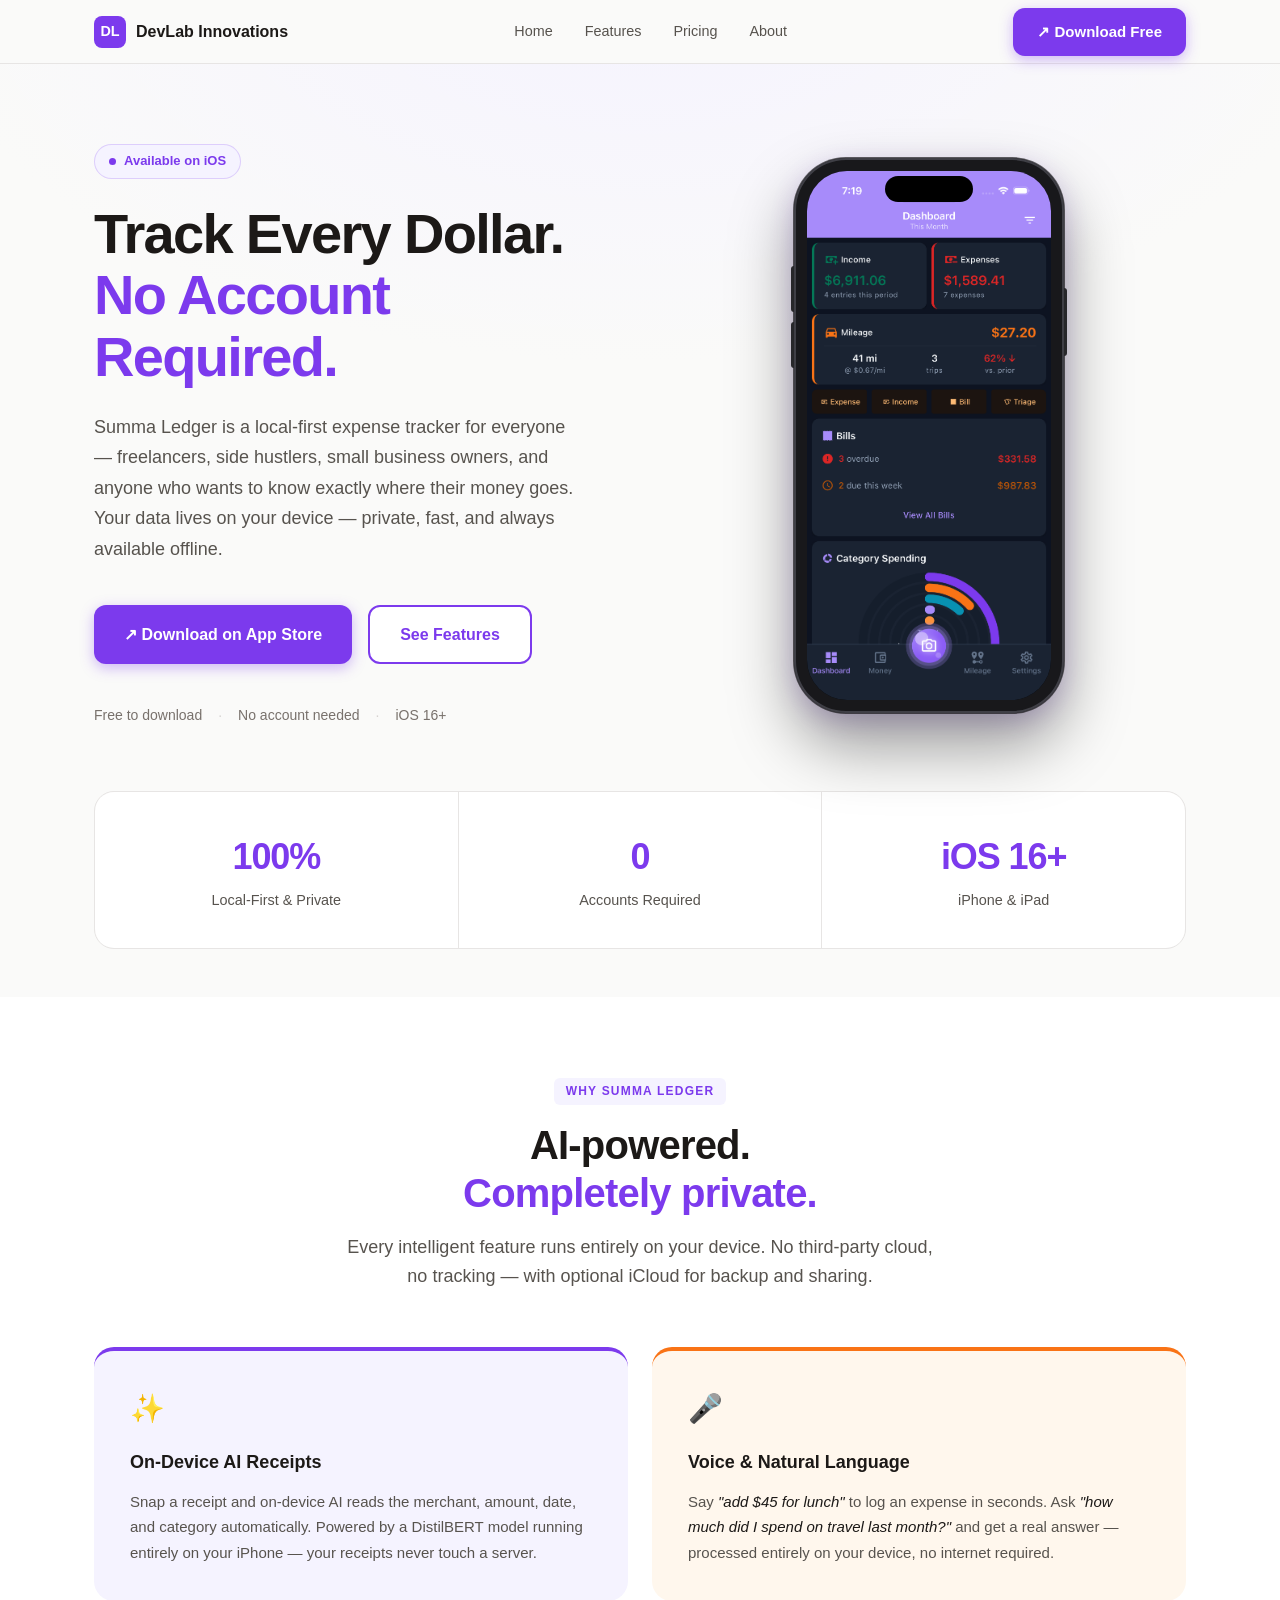
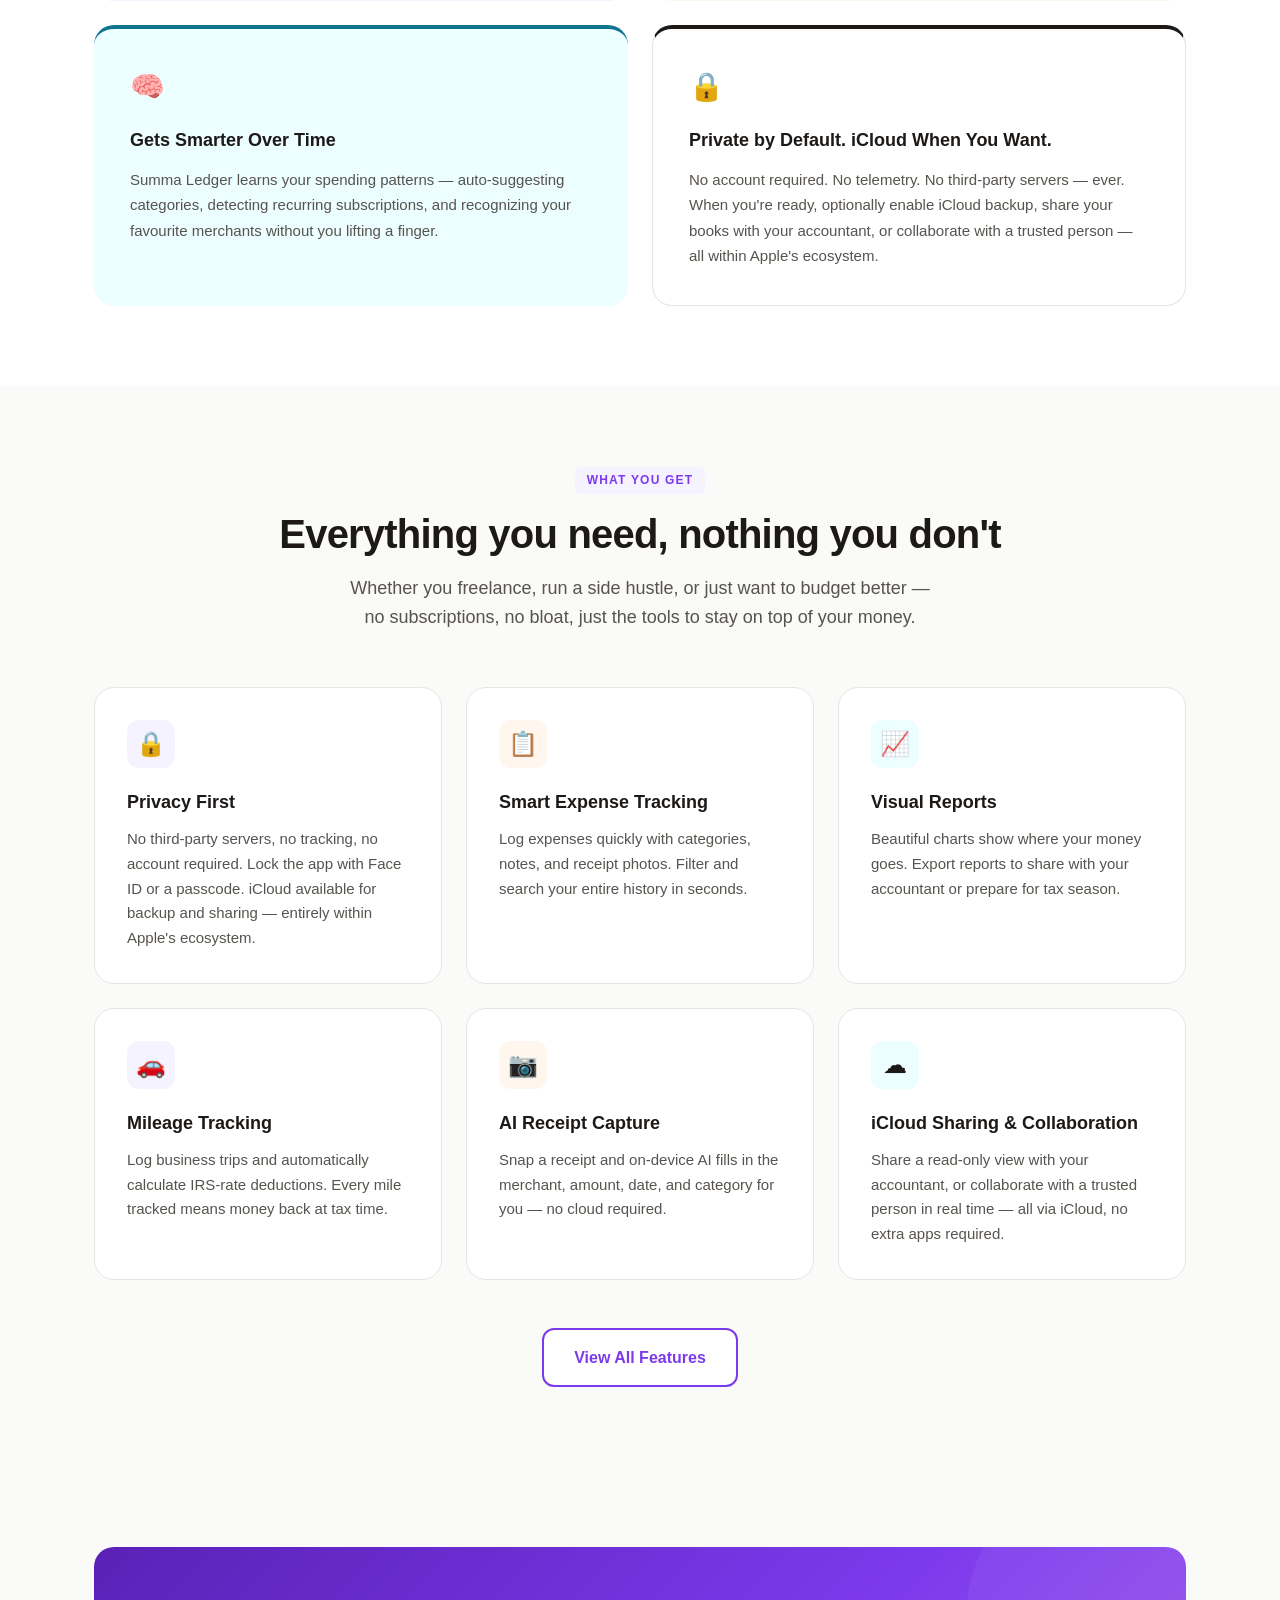
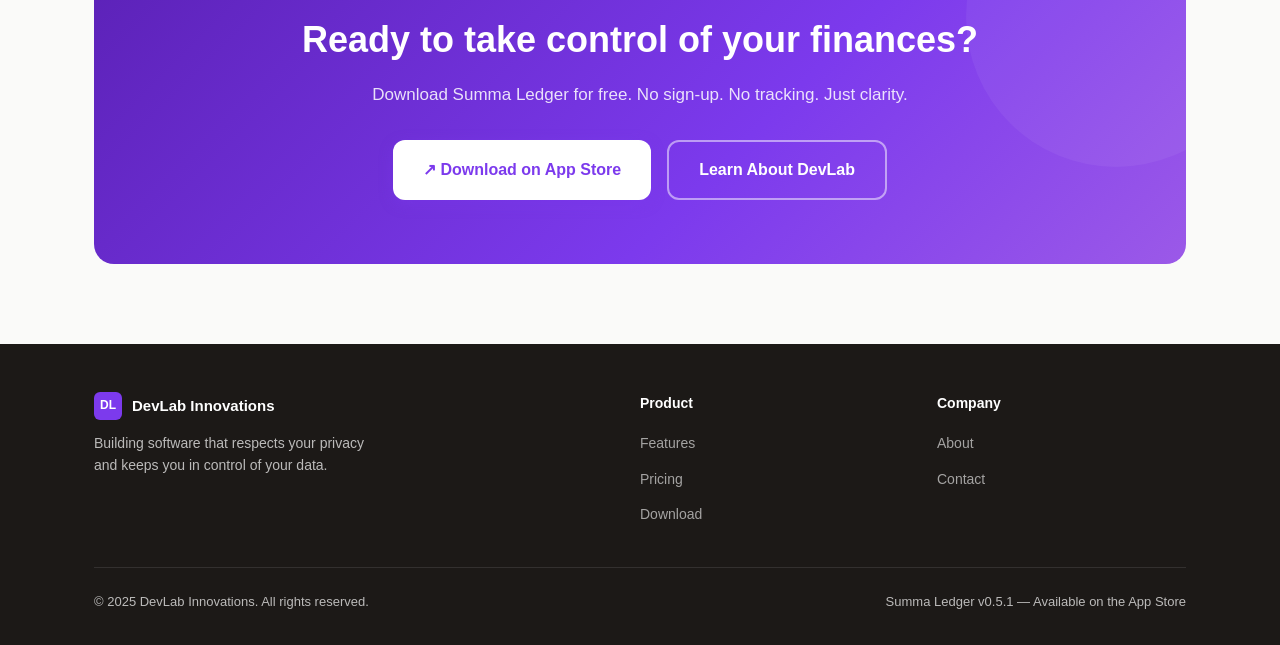
==== commit 4a092e34: "fix: reduce hero bottom padding and alternate section backgrounds on homepage - hero padding-bottom " ====
--- a/index.html
+++ b/index.html
@@ -109,7 +109,7 @@
   </section>
 
   <!-- ── Differentiators ── -->
-  <section class="section" id="why-us">
+  <section class="section section--alt" id="why-us">
     <div class="container">
       <div class="text-center">
         <div class="eyebrow">Why Summa Ledger</div>
@@ -148,7 +148,7 @@
   </section>
 
   <!-- ── Feature Highlights ── -->
-  <section class="section section--alt" id="features">
+  <section class="section" id="features">
     <div class="container">
       <div class="text-center">
         <div class="eyebrow">What You Get</div>
--- a/css/styles.css
+++ b/css/styles.css
@@ -230,7 +230,7 @@
 
 /* ── Hero ── */
 .hero {
-  padding: 80px 0 96px;
+  padding: 80px 0 48px;
   overflow: hidden;
   position: relative;
 }
